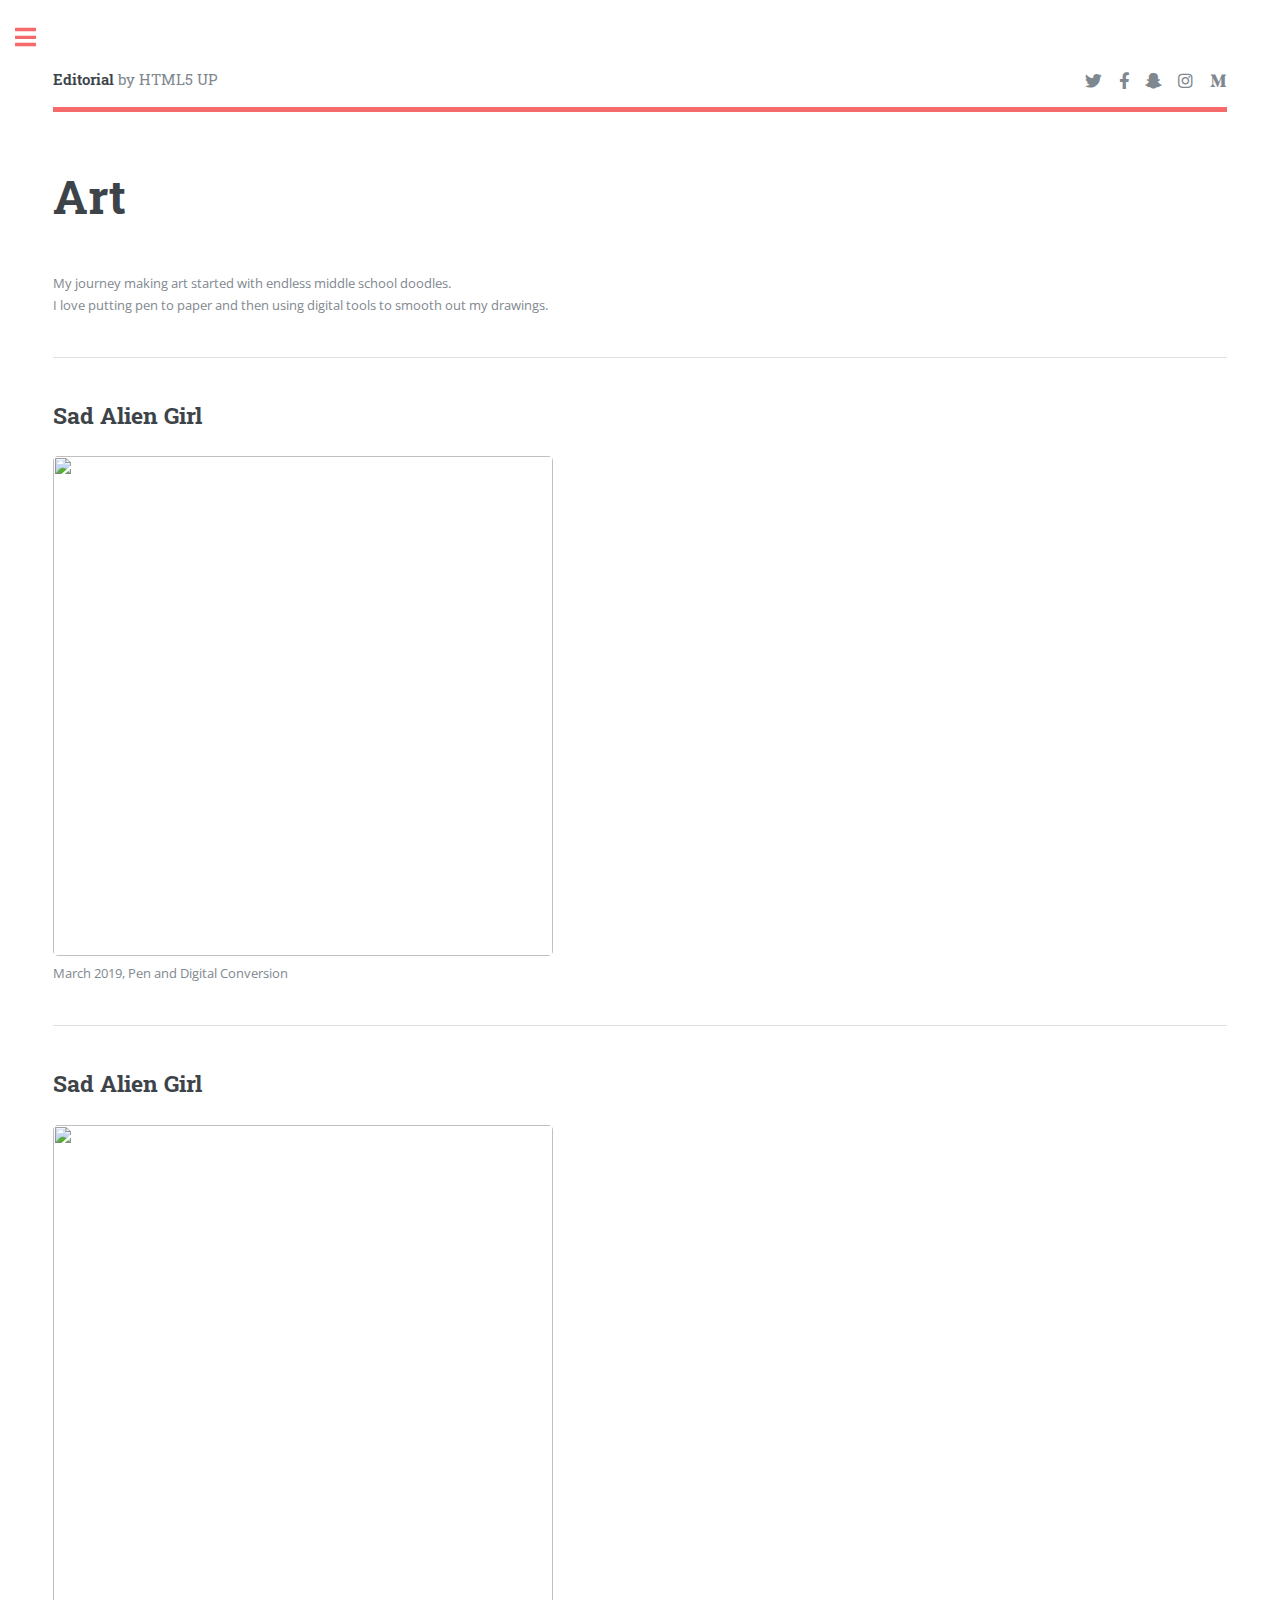
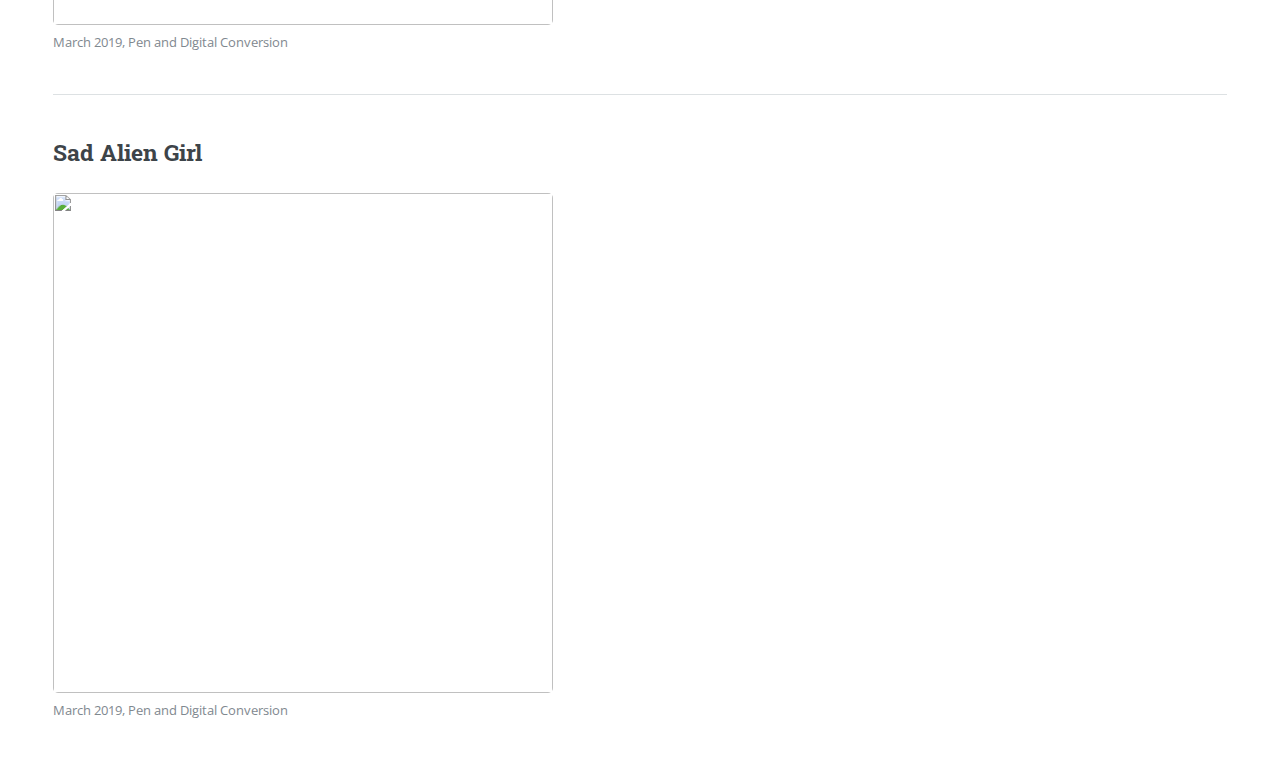
==== art.html @ 7f65d842 "links reset" ====
<!DOCTYPE HTML>
<!--
	Editorial by HTML5 UP
	html5up.net | @ajlkn
	Free for personal and commercial use under the CCA 3.0 license (html5up.net/license)
-->
<html>
	<head>
		<title>Generic - Editorial by HTML5 UP</title>
		<meta charset="utf-8" />
		<meta name="viewport" content="width=device-width, initial-scale=1, user-scalable=no" />
		<link rel="stylesheet" href="assets/css/main.css" />
	</head>
	<body class="is-preload">

		<!-- Wrapper -->
			<div id="wrapper">

				<!-- Main -->
					<div id="main">
						<div class="inner">

							<!-- Header -->
								<header id="header">
									<a href="index.html" class="logo"><strong>Editorial</strong> by HTML5 UP</a>
									<ul class="icons">
										<li><a href="#" class="icon brands fa-twitter"><span class="label">Twitter</span></a></li>
										<li><a href="#" class="icon brands fa-facebook-f"><span class="label">Facebook</span></a></li>
										<li><a href="#" class="icon brands fa-snapchat-ghost"><span class="label">Snapchat</span></a></li>
										<li><a href="#" class="icon brands fa-instagram"><span class="label">Instagram</span></a></li>
										<li><a href="#" class="icon brands fa-medium-m"><span class="label">Medium</span></a></li>
									</ul>
								</header>

							<!-- Content -->
								<section>
									<header class="main">
										<h1>Art</h1>
									</header>

									<p>My journey making art started with endless middle school doodles.<br/>I love putting pen to paper and then using digital tools to smooth out my drawings.</p>

									<hr class="major" />
									<h2>Sad Alien Girl</h2>
									<span class="image"><img id="artwork" src="images/sad_alien_girl.jpeg" alt="" /></span>
									<p>March 2019, Pen and Digital Conversion</p>

									<hr class="major" />
									<h2>Sad Alien Girl</h2>
									<span class="image"><img id="artwork" src="images/sad_alien_girl.jpeg" alt="" /></span>
									<p>March 2019, Pen and Digital Conversion</p>

									<hr class="major" />
									<h2>Sad Alien Girl</h2>
									<span class="image"><img id="artwork" src="images/sad_alien_girl.jpeg" alt="" /></span>
									<p>March 2019, Pen and Digital Conversion</p>

								</section>

						</div>
					</div>

				<!-- Sidebar -->
					<div id="sidebar">
						<div class="inner">

							<!-- Search -->
								<section id="search" class="alt">
									<form method="post" action="#">
										<input type="text" name="query" id="query" placeholder="Search" />
									</form>
								</section>

							<!-- Menu -->
								<nav id="menu">
									<header class="major">
										<h2>Menu</h2>
									</header>
									<ul>
										<li><a href="index.html">Homepage</a></li>
										<li><a href="generic.html">Generic</a></li>
										<li><a href="elements.html">Elements</a></li>
										<li>
											<span class="opener">Submenu</span>
											<ul>
												<li><a href="#">Lorem Dolor</a></li>
												<li><a href="#">Ipsum Adipiscing</a></li>
												<li><a href="#">Tempus Magna</a></li>
												<li><a href="#">Feugiat Veroeros</a></li>
											</ul>
										</li>
										<li><a href="#">Etiam Dolore</a></li>
										<li><a href="#">Adipiscing</a></li>
										<li>
											<span class="opener">Another Submenu</span>
											<ul>
												<li><a href="#">Lorem Dolor</a></li>
												<li><a href="#">Ipsum Adipiscing</a></li>
												<li><a href="#">Tempus Magna</a></li>
												<li><a href="#">Feugiat Veroeros</a></li>
											</ul>
										</li>
										<li><a href="#">Maximus Erat</a></li>
										<li><a href="#">Sapien Mauris</a></li>
										<li><a href="#">Amet Lacinia</a></li>
									</ul>
								</nav>

							<!-- Section -->
								<section>
									<header class="major">
										<h2>Ante interdum</h2>
									</header>
									<div class="mini-posts">
										<article>
											<a href="#" class="image"><img src="images/pic07.jpg" alt="" /></a>
											<p>Aenean ornare velit lacus, ac varius enim lorem ullamcorper dolore aliquam.</p>
										</article>
										<article>
											<a href="#" class="image"><img src="images/pic08.jpg" alt="" /></a>
											<p>Aenean ornare velit lacus, ac varius enim lorem ullamcorper dolore aliquam.</p>
										</article>
										<article>
											<a href="#" class="image"><img src="images/pic09.jpg" alt="" /></a>
											<p>Aenean ornare velit lacus, ac varius enim lorem ullamcorper dolore aliquam.</p>
										</article>
									</div>
									<ul class="actions">
										<li><a href="#" class="button">More</a></li>
									</ul>
								</section>

							<!-- Section -->
								<section>
									<header class="major">
										<h2>Get in touch</h2>
									</header>
									<p>Sed varius enim lorem ullamcorper dolore aliquam aenean ornare velit lacus, ac varius enim lorem ullamcorper dolore. Proin sed aliquam facilisis ante interdum. Sed nulla amet lorem feugiat tempus aliquam.</p>
									<ul class="contact">
										<li class="icon solid fa-envelope"><a href="#">information@untitled.tld</a></li>
										<li class="icon solid fa-phone">(000) 000-0000</li>
										<li class="icon solid fa-home">1234 Somewhere Road #8254<br />
										Nashville, TN 00000-0000</li>
									</ul>
								</section>

							<!-- Footer -->
								<footer id="footer">
									<p class="copyright">&copy; Untitled. All rights reserved. Demo Images: <a href="https://unsplash.com">Unsplash</a>. Design: <a href="https://html5up.net">HTML5 UP</a>.</p>
								</footer>

						</div>
					</div>

			</div>

		<!-- Scripts -->
			<script src="assets/js/jquery.min.js"></script>
			<script src="assets/js/browser.min.js"></script>
			<script src="assets/js/breakpoints.min.js"></script>
			<script src="assets/js/util.js"></script>
			<script src="assets/js/main.js"></script>

	</body>
</html>
---- assets/css/main.css ----
@import url(fontawesome-all.min.css);
@import url("https://fonts.googleapis.com/css?family=Open+Sans:400,600,400italic,600italic|Roboto+Slab:400,700");
/*
	Editorial by HTML5 UP
	html5up.net | @ajlkn
	Free for personal and commercial use under the CCA 3.0 license (html5up.net/license)
*/
html, body, div, span, applet, object,
iframe, h1, h2, h3, h4, h5, h6, p, blockquote,
pre, a, abbr, acronym, address, big, cite,
code, del, dfn, em, img, ins, kbd, q, s, samp,
small, strike, strong, sub, sup, tt, var, b,
u, i, center, dl, dt, dd, ol, ul, li, fieldset,
form, label, legend, table, caption, tbody,
tfoot, thead, tr, th, td, article, aside,
canvas, details, embed, figure, figcaption,
footer, header, hgroup, menu, nav, output, ruby,
section, summary, time, mark, audio, video {
  margin: 0;
  padding: 0;
  border: 0;
  font-size: 100%;
  font: inherit;
  vertical-align: baseline; }

article, aside, details, figcaption, figure,
footer, header, hgroup, menu, nav, section {
  display: block; }

body {
  line-height: 1; }

ol, ul {
  list-style: none; }

blockquote, q {
  quotes: none; }
  blockquote:before, blockquote:after, q:before, q:after {
    content: '';
    content: none; }

table {
  border-collapse: collapse;
  border-spacing: 0; }

body {
  -webkit-text-size-adjust: none; }

mark {
  background-color: transparent;
  color: inherit; }

input::-moz-focus-inner {
  border: 0;
  padding: 0; }

input, select, textarea {
  -moz-appearance: none;
  -webkit-appearance: none;
  -ms-appearance: none;
  appearance: none; }

/* Basic */
@-ms-viewport {
  width: device-width; }

body {
  -ms-overflow-style: scrollbar; }

@media screen and (max-width: 480px) {
  html, body {
    min-width: 320px; } }

html {
  box-sizing: border-box; }

*, *:before, *:after {
  box-sizing: inherit; }

body {
  background: #ffffff; }
  body.is-preload *, body.is-preload *:before, body.is-preload *:after, body.is-resizing *, body.is-resizing *:before, body.is-resizing *:after {
    -moz-animation: none !important;
    -webkit-animation: none !important;
    -ms-animation: none !important;
    animation: none !important;
    -moz-transition: none !important;
    -webkit-transition: none !important;
    -ms-transition: none !important;
    transition: none !important; }

/* Type */
body, input, select, textarea {
  color: #7f888f;
  font-family: "Open Sans", sans-serif;
  font-size: 13pt;
  font-weight: 400;
  line-height: 1.65; }
  @media screen and (max-width: 1680px) {
    body, input, select, textarea {
      font-size: 11pt; } }
  @media screen and (max-width: 1280px) {
    body, input, select, textarea {
      font-size: 10pt; } }
  @media screen and (max-width: 360px) {
    body, input, select, textarea {
      font-size: 9pt; } }

a {
  -moz-transition: color 0.2s ease-in-out, border-bottom-color 0.2s ease-in-out;
  -webkit-transition: color 0.2s ease-in-out, border-bottom-color 0.2s ease-in-out;
  -ms-transition: color 0.2s ease-in-out, border-bottom-color 0.2s ease-in-out;
  transition: color 0.2s ease-in-out, border-bottom-color 0.2s ease-in-out;
  border-bottom: dotted 1px;
  color: #f56a6a;
  text-decoration: none; }
  a:hover {
    border-bottom-color: #f56a6a;
    color: #f56a6a !important; }
    a:hover strong {
      color: inherit; }

strong, b {
  color: #3d4449;
  font-weight: 600; }

em, i {
  font-style: italic; }

p {
  margin: 0 0 2em 0; }

h1, h2, h3, h4, h5, h6 {
  color: #3d4449;
  font-family: "Roboto Slab", serif;
  font-weight: 700;
  line-height: 1.5;
  margin: 0 0 1em 0; }
  h1 a, h2 a, h3 a, h4 a, h5 a, h6 a {
    color: inherit;
    text-decoration: none;
    border-bottom: 0; }

h1 {
  font-size: 4em;
  margin: 0 0 0.5em 0;
  line-height: 1.3; }

h2 {
  font-size: 1.75em; }

h3 {
  font-size: 1.25em; }

h4 {
  font-size: 1.1em; }

h5 {
  font-size: 0.9em; }

h6 {
  font-size: 0.7em; }

@media screen and (max-width: 1680px) {
  h1 {
    font-size: 3.5em; } }

@media screen and (max-width: 980px) {
  h1 {
    font-size: 3.25em; } }

@media screen and (max-width: 736px) {
  h1 {
    font-size: 2em;
    line-height: 1.4; }
  h2 {
    font-size: 1.5em; } }

sub {
  font-size: 0.8em;
  position: relative;
  top: 0.5em; }

sup {
  font-size: 0.8em;
  position: relative;
  top: -0.5em; }

blockquote {
  border-left: solid 3px rgba(210, 215, 217, 0.75);
  font-style: italic;
  margin: 0 0 2em 0;
  padding: 0.5em 0 0.5em 2em; }

code {
  background: rgba(230, 235, 237, 0.25);
  border-radius: 0.375em;
  border: solid 1px rgba(210, 215, 217, 0.75);
  font-family: "Courier New", monospace;
  font-size: 0.9em;
  margin: 0 0.25em;
  padding: 0.25em 0.65em; }

pre {
  -webkit-overflow-scrolling: touch;
  font-family: "Courier New", monospace;
  font-size: 0.9em;
  margin: 0 0 2em 0; }
  pre code {
    display: block;
    line-height: 1.75;
    padding: 1em 1.5em;
    overflow-x: auto; }

hr {
  border: 0;
  border-bottom: solid 1px rgba(210, 215, 217, 0.75);
  margin: 2em 0; }
  hr.major {
    margin: 3em 0; }

.align-left {
  text-align: left; }

.align-center {
  text-align: center; }

.align-right {
  text-align: right; }

/* Row */
.row {
  display: flex;
  flex-wrap: wrap;
  box-sizing: border-box;
  align-items: stretch; }
  .row > * {
    box-sizing: border-box; }
  .row.gtr-uniform > * > :last-child {
    margin-bottom: 0; }
  .row.aln-left {
    justify-content: flex-start; }
  .row.aln-center {
    justify-content: center; }
  .row.aln-right {
    justify-content: flex-end; }
  .row.aln-top {
    align-items: flex-start; }
  .row.aln-middle {
    align-items: center; }
  .row.aln-bottom {
    align-items: flex-end; }
  .row > .imp {
    order: -1; }
  .row > .col-1 {
    width: 8.33333%; }
  .row > .off-1 {
    margin-left: 8.33333%; }
  .row > .col-2 {
    width: 16.66667%; }
  .row > .off-2 {
    margin-left: 16.66667%; }
  .row > .col-3 {
    width: 25%; }
  .row > .off-3 {
    margin-left: 25%; }
  .row > .col-4 {
    width: 33.33333%; }
  .row > .off-4 {
    margin-left: 33.33333%; }
  .row > .col-5 {
    width: 41.66667%; }
  .row > .off-5 {
    margin-left: 41.66667%; }
  .row > .col-6 {
    width: 50%; }
  .row > .off-6 {
    margin-left: 50%; }
  .row > .col-7 {
    width: 58.33333%; }
  .row > .off-7 {
    margin-left: 58.33333%; }
  .row > .col-8 {
    width: 66.66667%; }
  .row > .off-8 {
    margin-left: 66.66667%; }
  .row > .col-9 {
    width: 75%; }
  .row > .off-9 {
    margin-left: 75%; }
  .row > .col-10 {
    width: 83.33333%; }
  .row > .off-10 {
    margin-left: 83.33333%; }
  .row > .col-11 {
    width: 91.66667%; }
  .row > .off-11 {
    margin-left: 91.66667%; }
  .row > .col-12 {
    width: 100%; }
  .row > .off-12 {
    margin-left: 100%; }
  .row.gtr-0 {
    margin-top: 0;
    margin-left: 0em; }
    .row.gtr-0 > * {
      padding: 0 0 0 0em; }
    .row.gtr-0.gtr-uniform {
      margin-top: 0em; }
      .row.gtr-0.gtr-uniform > * {
        padding-top: 0em; }
  .row.gtr-25 {
    margin-top: 0;
    margin-left: -0.375em; }
    .row.gtr-25 > * {
      padding: 0 0 0 0.375em; }
    .row.gtr-25.gtr-uniform {
      margin-top: -0.375em; }
      .row.gtr-25.gtr-uniform > * {
        padding-top: 0.375em; }
  .row.gtr-50 {
    margin-top: 0;
    margin-left: -0.75em; }
    .row.gtr-50 > * {
      padding: 0 0 0 0.75em; }
    .row.gtr-50.gtr-uniform {
      margin-top: -0.75em; }
      .row.gtr-50.gtr-uniform > * {
        padding-top: 0.75em; }
  .row {
    margin-top: 0;
    margin-left: -1.5em; }
    .row > * {
      padding: 0 0 0 1.5em; }
    .row.gtr-uniform {
      margin-top: -1.5em; }
      .row.gtr-uniform > * {
        padding-top: 1.5em; }
  .row.gtr-150 {
    margin-top: 0;
    margin-left: -2.25em; }
    .row.gtr-150 > * {
      padding: 0 0 0 2.25em; }
    .row.gtr-150.gtr-uniform {
      margin-top: -2.25em; }
      .row.gtr-150.gtr-uniform > * {
        padding-top: 2.25em; }
  .row.gtr-200 {
    margin-top: 0;
    margin-left: -3em; }
    .row.gtr-200 > * {
      padding: 0 0 0 3em; }
    .row.gtr-200.gtr-uniform {
      margin-top: -3em; }
      .row.gtr-200.gtr-uniform > * {
        padding-top: 3em; }
  @media screen and (max-width: 1680px) {
    .row {
      display: flex;
      flex-wrap: wrap;
      box-sizing: border-box;
      align-items: stretch; }
      .row > * {
        box-sizing: border-box; }
      .row.gtr-uniform > * > :last-child {
        margin-bottom: 0; }
      .row.aln-left {
        justify-content: flex-start; }
      .row.aln-center {
        justify-content: center; }
      .row.aln-right {
        justify-content: flex-end; }
      .row.aln-top {
        align-items: flex-start; }
      .row.aln-middle {
        align-items: center; }
      .row.aln-bottom {
        align-items: flex-end; }
      .row > .imp-xlarge {
        order: -1; }
      .row > .col-1-xlarge {
        width: 8.33333%; }
      .row > .off-1-xlarge {
        margin-left: 8.33333%; }
      .row > .col-2-xlarge {
        width: 16.66667%; }
      .row > .off-2-xlarge {
        margin-left: 16.66667%; }
      .row > .col-3-xlarge {
        width: 25%; }
      .row > .off-3-xlarge {
        margin-left: 25%; }
      .row > .col-4-xlarge {
        width: 33.33333%; }
      .row > .off-4-xlarge {
        margin-left: 33.33333%; }
      .row > .col-5-xlarge {
        width: 41.66667%; }
      .row > .off-5-xlarge {
        margin-left: 41.66667%; }
      .row > .col-6-xlarge {
        width: 50%; }
      .row > .off-6-xlarge {
        margin-left: 50%; }
      .row > .col-7-xlarge {
        width: 58.33333%; }
      .row > .off-7-xlarge {
        margin-left: 58.33333%; }
      .row > .col-8-xlarge {
        width: 66.66667%; }
      .row > .off-8-xlarge {
        margin-left: 66.66667%; }
      .row > .col-9-xlarge {
        width: 75%; }
      .row > .off-9-xlarge {
        margin-left: 75%; }
      .row > .col-10-xlarge {
        width: 83.33333%; }
      .row > .off-10-xlarge {
        margin-left: 83.33333%; }
      .row > .col-11-xlarge {
        width: 91.66667%; }
      .row > .off-11-xlarge {
        margin-left: 91.66667%; }
      .row > .col-12-xlarge {
        width: 100%; }
      .row > .off-12-xlarge {
        margin-left: 100%; }
      .row.gtr-0 {
        margin-top: 0;
        margin-left: 0em; }
        .row.gtr-0 > * {
          padding: 0 0 0 0em; }
        .row.gtr-0.gtr-uniform {
          margin-top: 0em; }
          .row.gtr-0.gtr-uniform > * {
            padding-top: 0em; }
      .row.gtr-25 {
        margin-top: 0;
        margin-left: -0.375em; }
        .row.gtr-25 > * {
          padding: 0 0 0 0.375em; }
        .row.gtr-25.gtr-uniform {
          margin-top: -0.375em; }
          .row.gtr-25.gtr-uniform > * {
            padding-top: 0.375em; }
      .row.gtr-50 {
        margin-top: 0;
        margin-left: -0.75em; }
        .row.gtr-50 > * {
          padding: 0 0 0 0.75em; }
        .row.gtr-50.gtr-uniform {
          margin-top: -0.75em; }
          .row.gtr-50.gtr-uniform > * {
            padding-top: 0.75em; }
      .row {
        margin-top: 0;
        margin-left: -1.5em; }
        .row > * {
          padding: 0 0 0 1.5em; }
        .row.gtr-uniform {
          margin-top: -1.5em; }
          .row.gtr-uniform > * {
            padding-top: 1.5em; }
      .row.gtr-150 {
        margin-top: 0;
        margin-left: -2.25em; }
        .row.gtr-150 > * {
          padding: 0 0 0 2.25em; }
        .row.gtr-150.gtr-uniform {
          margin-top: -2.25em; }
          .row.gtr-150.gtr-uniform > * {
            padding-top: 2.25em; }
      .row.gtr-200 {
        margin-top: 0;
        margin-left: -3em; }
        .row.gtr-200 > * {
          padding: 0 0 0 3em; }
        .row.gtr-200.gtr-uniform {
          margin-top: -3em; }
          .row.gtr-200.gtr-uniform > * {
            padding-top: 3em; } }
  @media screen and (max-width: 1280px) {
    .row {
      display: flex;
      flex-wrap: wrap;
      box-sizing: border-box;
      align-items: stretch; }
      .row > * {
        box-sizing: border-box; }
      .row.gtr-uniform > * > :last-child {
        margin-bottom: 0; }
      .row.aln-left {
        justify-content: flex-start; }
      .row.aln-center {
        justify-content: center; }
      .row.aln-right {
        justify-content: flex-end; }
      .row.aln-top {
        align-items: flex-start; }
      .row.aln-middle {
        align-items: center; }
      .row.aln-bottom {
        align-items: flex-end; }
      .row > .imp-large {
        order: -1; }
      .row > .col-1-large {
        width: 8.33333%; }
      .row > .off-1-large {
        margin-left: 8.33333%; }
      .row > .col-2-large {
        width: 16.66667%; }
      .row > .off-2-large {
        margin-left: 16.66667%; }
      .row > .col-3-large {
        width: 25%; }
      .row > .off-3-large {
        margin-left: 25%; }
      .row > .col-4-large {
        width: 33.33333%; }
      .row > .off-4-large {
        margin-left: 33.33333%; }
      .row > .col-5-large {
        width: 41.66667%; }
      .row > .off-5-large {
        margin-left: 41.66667%; }
      .row > .col-6-large {
        width: 50%; }
      .row > .off-6-large {
        margin-left: 50%; }
      .row > .col-7-large {
        width: 58.33333%; }
      .row > .off-7-large {
        margin-left: 58.33333%; }
      .row > .col-8-large {
        width: 66.66667%; }
      .row > .off-8-large {
        margin-left: 66.66667%; }
      .row > .col-9-large {
        width: 75%; }
      .row > .off-9-large {
        margin-left: 75%; }
      .row > .col-10-large {
        width: 83.33333%; }
      .row > .off-10-large {
        margin-left: 83.33333%; }
      .row > .col-11-large {
        width: 91.66667%; }
      .row > .off-11-large {
        margin-left: 91.66667%; }
      .row > .col-12-large {
        width: 100%; }
      .row > .off-12-large {
        margin-left: 100%; }
      .row.gtr-0 {
        margin-top: 0;
        margin-left: 0em; }
        .row.gtr-0 > * {
          padding: 0 0 0 0em; }
        .row.gtr-0.gtr-uniform {
          margin-top: 0em; }
          .row.gtr-0.gtr-uniform > * {
            padding-top: 0em; }
      .row.gtr-25 {
        margin-top: 0;
        margin-left: -0.375em; }
        .row.gtr-25 > * {
          padding: 0 0 0 0.375em; }
        .row.gtr-25.gtr-uniform {
          margin-top: -0.375em; }
          .row.gtr-25.gtr-uniform > * {
            padding-top: 0.375em; }
      .row.gtr-50 {
        margin-top: 0;
        margin-left: -0.75em; }
        .row.gtr-50 > * {
          padding: 0 0 0 0.75em; }
        .row.gtr-50.gtr-uniform {
          margin-top: -0.75em; }
          .row.gtr-50.gtr-uniform > * {
            padding-top: 0.75em; }
      .row {
        margin-top: 0;
        margin-left: -1.5em; }
        .row > * {
          padding: 0 0 0 1.5em; }
        .row.gtr-uniform {
          margin-top: -1.5em; }
          .row.gtr-uniform > * {
            padding-top: 1.5em; }
      .row.gtr-150 {
        margin-top: 0;
        margin-left: -2.25em; }
        .row.gtr-150 > * {
          padding: 0 0 0 2.25em; }
        .row.gtr-150.gtr-uniform {
          margin-top: -2.25em; }
          .row.gtr-150.gtr-uniform > * {
            padding-top: 2.25em; }
      .row.gtr-200 {
        margin-top: 0;
        margin-left: -3em; }
        .row.gtr-200 > * {
          padding: 0 0 0 3em; }
        .row.gtr-200.gtr-uniform {
          margin-top: -3em; }
          .row.gtr-200.gtr-uniform > * {
            padding-top: 3em; } }
  @media screen and (max-width: 980px) {
    .row {
      display: flex;
      flex-wrap: wrap;
      box-sizing: border-box;
      align-items: stretch; }
      .row > * {
        box-sizing: border-box; }
      .row.gtr-uniform > * > :last-child {
        margin-bottom: 0; }
      .row.aln-left {
        justify-content: flex-start; }
      .row.aln-center {
        justify-content: center; }
      .row.aln-right {
        justify-content: flex-end; }
      .row.aln-top {
        align-items: flex-start; }
      .row.aln-middle {
        align-items: center; }
      .row.aln-bottom {
        align-items: flex-end; }
      .row > .imp-medium {
        order: -1; }
      .row > .col-1-medium {
        width: 8.33333%; }
      .row > .off-1-medium {
        margin-left: 8.33333%; }
      .row > .col-2-medium {
        width: 16.66667%; }
      .row > .off-2-medium {
        margin-left: 16.66667%; }
      .row > .col-3-medium {
        width: 25%; }
      .row > .off-3-medium {
        margin-left: 25%; }
      .row > .col-4-medium {
        width: 33.33333%; }
      .row > .off-4-medium {
        margin-left: 33.33333%; }
      .row > .col-5-medium {
        width: 41.66667%; }
      .row > .off-5-medium {
        margin-left: 41.66667%; }
      .row > .col-6-medium {
        width: 50%; }
      .row > .off-6-medium {
        margin-left: 50%; }
      .row > .col-7-medium {
        width: 58.33333%; }
      .row > .off-7-medium {
        margin-left: 58.33333%; }
      .row > .col-8-medium {
        width: 66.66667%; }
      .row > .off-8-medium {
        margin-left: 66.66667%; }
      .row > .col-9-medium {
        width: 75%; }
      .row > .off-9-medium {
        margin-left: 75%; }
      .row > .col-10-medium {
        width: 83.33333%; }
      .row > .off-10-medium {
        margin-left: 83.33333%; }
      .row > .col-11-medium {
        width: 91.66667%; }
      .row > .off-11-medium {
        margin-left: 91.66667%; }
      .row > .col-12-medium {
        width: 100%; }
      .row > .off-12-medium {
        margin-left: 100%; }
      .row.gtr-0 {
        margin-top: 0;
        margin-left: 0em; }
        .row.gtr-0 > * {
          padding: 0 0 0 0em; }
        .row.gtr-0.gtr-uniform {
          margin-top: 0em; }
          .row.gtr-0.gtr-uniform > * {
            padding-top: 0em; }
      .row.gtr-25 {
        margin-top: 0;
        margin-left: -0.375em; }
        .row.gtr-25 > * {
          padding: 0 0 0 0.375em; }
        .row.gtr-25.gtr-uniform {
          margin-top: -0.375em; }
          .row.gtr-25.gtr-uniform > * {
            padding-top: 0.375em; }
      .row.gtr-50 {
        margin-top: 0;
        margin-left: -0.75em; }
        .row.gtr-50 > * {
          padding: 0 0 0 0.75em; }
        .row.gtr-50.gtr-uniform {
          margin-top: -0.75em; }
          .row.gtr-50.gtr-uniform > * {
            padding-top: 0.75em; }
      .row {
        margin-top: 0;
        margin-left: -1.5em; }
        .row > * {
          padding: 0 0 0 1.5em; }
        .row.gtr-uniform {
          margin-top: -1.5em; }
          .row.gtr-uniform > * {
            padding-top: 1.5em; }
      .row.gtr-150 {
        margin-top: 0;
        margin-left: -2.25em; }
        .row.gtr-150 > * {
          padding: 0 0 0 2.25em; }
        .row.gtr-150.gtr-uniform {
          margin-top: -2.25em; }
          .row.gtr-150.gtr-uniform > * {
            padding-top: 2.25em; }
      .row.gtr-200 {
        margin-top: 0;
        margin-left: -3em; }
        .row.gtr-200 > * {
          padding: 0 0 0 3em; }
        .row.gtr-200.gtr-uniform {
          margin-top: -3em; }
          .row.gtr-200.gtr-uniform > * {
            padding-top: 3em; } }
  @media screen and (max-width: 736px) {
    .row {
      display: flex;
      flex-wrap: wrap;
      box-sizing: border-box;
      align-items: stretch; }
      .row > * {
        box-sizing: border-box; }
      .row.gtr-uniform > * > :last-child {
        margin-bottom: 0; }
      .row.aln-left {
        justify-content: flex-start; }
      .row.aln-center {
        justify-content: center; }
      .row.aln-right {
        justify-content: flex-end; }
      .row.aln-top {
        align-items: flex-start; }
      .row.aln-middle {
        align-items: center; }
      .row.aln-bottom {
        align-items: flex-end; }
      .row > .imp-small {
        order: -1; }
      .row > .col-1-small {
        width: 8.33333%; }
      .row > .off-1-small {
        margin-left: 8.33333%; }
      .row > .col-2-small {
        width: 16.66667%; }
      .row > .off-2-small {
        margin-left: 16.66667%; }
      .row > .col-3-small {
        width: 25%; }
      .row > .off-3-small {
        margin-left: 25%; }
      .row > .col-4-small {
        width: 33.33333%; }
      .row > .off-4-small {
        margin-left: 33.33333%; }
      .row > .col-5-small {
        width: 41.66667%; }
      .row > .off-5-small {
        margin-left: 41.66667%; }
      .row > .col-6-small {
        width: 50%; }
      .row > .off-6-small {
        margin-left: 50%; }
      .row > .col-7-small {
        width: 58.33333%; }
      .row > .off-7-small {
        margin-left: 58.33333%; }
      .row > .col-8-small {
        width: 66.66667%; }
      .row > .off-8-small {
        margin-left: 66.66667%; }
      .row > .col-9-small {
        width: 75%; }
      .row > .off-9-small {
        margin-left: 75%; }
      .row > .col-10-small {
        width: 83.33333%; }
      .row > .off-10-small {
        margin-left: 83.33333%; }
      .row > .col-11-small {
        width: 91.66667%; }
      .row > .off-11-small {
        margin-left: 91.66667%; }
      .row > .col-12-small {
        width: 100%; }
      .row > .off-12-small {
        margin-left: 100%; }
      .row.gtr-0 {
        margin-top: 0;
        margin-left: 0em; }
        .row.gtr-0 > * {
          padding: 0 0 0 0em; }
        .row.gtr-0.gtr-uniform {
          margin-top: 0em; }
          .row.gtr-0.gtr-uniform > * {
            padding-top: 0em; }
      .row.gtr-25 {
        margin-top: 0;
        margin-left: -0.375em; }
        .row.gtr-25 > * {
          padding: 0 0 0 0.375em; }
        .row.gtr-25.gtr-uniform {
          margin-top: -0.375em; }
          .row.gtr-25.gtr-uniform > * {
            padding-top: 0.375em; }
      .row.gtr-50 {
        margin-top: 0;
        margin-left: -0.75em; }
        .row.gtr-50 > * {
          padding: 0 0 0 0.75em; }
        .row.gtr-50.gtr-uniform {
          margin-top: -0.75em; }
          .row.gtr-50.gtr-uniform > * {
            padding-top: 0.75em; }
      .row {
        margin-top: 0;
        margin-left: -1.5em; }
        .row > * {
          padding: 0 0 0 1.5em; }
        .row.gtr-uniform {
          margin-top: -1.5em; }
          .row.gtr-uniform > * {
            padding-top: 1.5em; }
      .row.gtr-150 {
        margin-top: 0;
        margin-left: -2.25em; }
        .row.gtr-150 > * {
          padding: 0 0 0 2.25em; }
        .row.gtr-150.gtr-uniform {
          margin-top: -2.25em; }
          .row.gtr-150.gtr-uniform > * {
            padding-top: 2.25em; }
      .row.gtr-200 {
        margin-top: 0;
        margin-left: -3em; }
        .row.gtr-200 > * {
          padding: 0 0 0 3em; }
        .row.gtr-200.gtr-uniform {
          margin-top: -3em; }
          .row.gtr-200.gtr-uniform > * {
            padding-top: 3em; } }
  @media screen and (max-width: 480px) {
    .row {
      display: flex;
      flex-wrap: wrap;
      box-sizing: border-box;
      align-items: stretch; }
      .row > * {
        box-sizing: border-box; }
      .row.gtr-uniform > * > :last-child {
        margin-bottom: 0; }
      .row.aln-left {
        justify-content: flex-start; }
      .row.aln-center {
        justify-content: center; }
      .row.aln-right {
        justify-content: flex-end; }
      .row.aln-top {
        align-items: flex-start; }
      .row.aln-middle {
        align-items: center; }
      .row.aln-bottom {
        align-items: flex-end; }
      .row > .imp-xsmall {
        order: -1; }
      .row > .col-1-xsmall {
        width: 8.33333%; }
      .row > .off-1-xsmall {
        margin-left: 8.33333%; }
      .row > .col-2-xsmall {
        width: 16.66667%; }
      .row > .off-2-xsmall {
        margin-left: 16.66667%; }
      .row > .col-3-xsmall {
        width: 25%; }
      .row > .off-3-xsmall {
        margin-left: 25%; }
      .row > .col-4-xsmall {
        width: 33.33333%; }
      .row > .off-4-xsmall {
        margin-left: 33.33333%; }
      .row > .col-5-xsmall {
        width: 41.66667%; }
      .row > .off-5-xsmall {
        margin-left: 41.66667%; }
      .row > .col-6-xsmall {
        width: 50%; }
      .row > .off-6-xsmall {
        margin-left: 50%; }
      .row > .col-7-xsmall {
        width: 58.33333%; }
      .row > .off-7-xsmall {
        margin-left: 58.33333%; }
      .row > .col-8-xsmall {
        width: 66.66667%; }
      .row > .off-8-xsmall {
        margin-left: 66.66667%; }
      .row > .col-9-xsmall {
        width: 75%; }
      .row > .off-9-xsmall {
        margin-left: 75%; }
      .row > .col-10-xsmall {
        width: 83.33333%; }
      .row > .off-10-xsmall {
        margin-left: 83.33333%; }
      .row > .col-11-xsmall {
        width: 91.66667%; }
      .row > .off-11-xsmall {
        margin-left: 91.66667%; }
      .row > .col-12-xsmall {
        width: 100%; }
      .row > .off-12-xsmall {
        margin-left: 100%; }
      .row.gtr-0 {
        margin-top: 0;
        margin-left: 0em; }
        .row.gtr-0 > * {
          padding: 0 0 0 0em; }
        .row.gtr-0.gtr-uniform {
          margin-top: 0em; }
          .row.gtr-0.gtr-uniform > * {
            padding-top: 0em; }
      .row.gtr-25 {
        margin-top: 0;
        margin-left: -0.375em; }
        .row.gtr-25 > * {
          padding: 0 0 0 0.375em; }
        .row.gtr-25.gtr-uniform {
          margin-top: -0.375em; }
          .row.gtr-25.gtr-uniform > * {
            padding-top: 0.375em; }
      .row.gtr-50 {
        margin-top: 0;
        margin-left: -0.75em; }
        .row.gtr-50 > * {
          padding: 0 0 0 0.75em; }
        .row.gtr-50.gtr-uniform {
          margin-top: -0.75em; }
          .row.gtr-50.gtr-uniform > * {
            padding-top: 0.75em; }
      .row {
        margin-top: 0;
        margin-left: -1.5em; }
        .row > * {
          padding: 0 0 0 1.5em; }
        .row.gtr-uniform {
          margin-top: -1.5em; }
          .row.gtr-uniform > * {
            padding-top: 1.5em; }
      .row.gtr-150 {
        margin-top: 0;
        margin-left: -2.25em; }
        .row.gtr-150 > * {
          padding: 0 0 0 2.25em; }
        .row.gtr-150.gtr-uniform {
          margin-top: -2.25em; }
          .row.gtr-150.gtr-uniform > * {
            padding-top: 2.25em; }
      .row.gtr-200 {
        margin-top: 0;
        margin-left: -3em; }
        .row.gtr-200 > * {
          padding: 0 0 0 3em; }
        .row.gtr-200.gtr-uniform {
          margin-top: -3em; }
          .row.gtr-200.gtr-uniform > * {
            padding-top: 3em; } }

/* Section/Article */
section.special, article.special {
  text-align: center; }

header p {
  font-family: "Roboto Slab", serif;
  font-size: 1em;
  font-weight: 400;
  letter-spacing: 0.075em;
  margin-top: -0.5em;
  text-transform: uppercase; }

header.major > :last-child {
  border-bottom: solid 3px #f56a6a;
  display: inline-block;
  margin: 0 0 2em 0;
  padding: 0 0.75em 0.5em 0; }

header.main > :last-child {
  margin: 0 0 1em 0; }

/* Form */
form {
  margin: 0 0 2em 0; }

label {
  color: #3d4449;
  display: block;
  font-size: 0.9em;
  font-weight: 600;
  margin: 0 0 1em 0; }

input[type="text"],
input[type="password"],
input[type="email"],
input[type="tel"],
input[type="search"],
input[type="url"],
select,
textarea {
  -moz-appearance: none;
  -webkit-appearance: none;
  -ms-appearance: none;
  appearance: none;
  background: #ffffff;
  border-radius: 0.375em;
  border: none;
  border: solid 1px rgba(210, 215, 217, 0.75);
  color: inherit;
  display: block;
  outline: 0;
  padding: 0 1em;
  text-decoration: none;
  width: 100%; }
  input[type="text"]:invalid,
  input[type="password"]:invalid,
  input[type="email"]:invalid,
  input[type="tel"]:invalid,
  input[type="search"]:invalid,
  input[type="url"]:invalid,
  select:invalid,
  textarea:invalid {
    box-shadow: none; }
  input[type="text"]:focus,
  input[type="password"]:focus,
  input[type="email"]:focus,
  input[type="tel"]:focus,
  input[type="search"]:focus,
  input[type="url"]:focus,
  select:focus,
  textarea:focus {
    border-color: #f56a6a;
    box-shadow: 0 0 0 1px #f56a6a; }

select {
  background-image: url("data:image/svg+xml;charset=utf8,%3Csvg xmlns='http://www.w3.org/2000/svg' width='40' height='40' preserveAspectRatio='none' viewBox='0 0 40 40'%3E%3Cpath d='M9.4,12.3l10.4,10.4l10.4-10.4c0.2-0.2,0.5-0.4,0.9-0.4c0.3,0,0.6,0.1,0.9,0.4l3.3,3.3c0.2,0.2,0.4,0.5,0.4,0.9 c0,0.4-0.1,0.6-0.4,0.9L20.7,31.9c-0.2,0.2-0.5,0.4-0.9,0.4c-0.3,0-0.6-0.1-0.9-0.4L4.3,17.3c-0.2-0.2-0.4-0.5-0.4-0.9 c0-0.4,0.1-0.6,0.4-0.9l3.3-3.3c0.2-0.2,0.5-0.4,0.9-0.4S9.1,12.1,9.4,12.3z' fill='rgba(210, 215, 217, 0.75)' /%3E%3C/svg%3E");
  background-size: 1.25em;
  background-repeat: no-repeat;
  background-position: calc(100% - 1em) center;
  height: 2.75em;
  padding-right: 2.75em;
  text-overflow: ellipsis; }
  select option {
    color: #3d4449;
    background: #ffffff; }
  select:focus::-ms-value {
    background-color: transparent; }
  select::-ms-expand {
    display: none; }

input[type="text"],
input[type="password"],
input[type="email"],
input[type="tel"],
input[type="search"],
input[type="url"],
select {
  height: 2.75em; }

textarea {
  padding: 0.75em 1em; }

input[type="checkbox"],
input[type="radio"] {
  -moz-appearance: none;
  -webkit-appearance: none;
  -ms-appearance: none;
  appearance: none;
  display: block;
  float: left;
  margin-right: -2em;
  opacity: 0;
  width: 1em;
  z-index: -1; }
  input[type="checkbox"] + label,
  input[type="radio"] + label {
    text-decoration: none;
    color: #7f888f;
    cursor: pointer;
    display: inline-block;
    font-size: 1em;
    font-weight: 400;
    padding-left: 2.4em;
    padding-right: 0.75em;
    position: relative; }
    input[type="checkbox"] + label:before,
    input[type="radio"] + label:before {
      -moz-osx-font-smoothing: grayscale;
      -webkit-font-smoothing: antialiased;
      display: inline-block;
      font-style: normal;
      font-variant: normal;
      text-rendering: auto;
      line-height: 1;
      text-transform: none !important;
      font-family: 'Font Awesome 5 Free';
      font-weight: 900; }
    input[type="checkbox"] + label:before,
    input[type="radio"] + label:before {
      background: #ffffff;
      border-radius: 0.375em;
      border: solid 1px rgba(210, 215, 217, 0.75);
      content: '';
      display: inline-block;
      font-size: 0.8em;
      height: 2.0625em;
      left: 0;
      line-height: 2.0625em;
      position: absolute;
      text-align: center;
      top: 0;
      width: 2.0625em; }
  input[type="checkbox"]:checked + label:before,
  input[type="radio"]:checked + label:before {
    background: #3d4449;
    border-color: #3d4449;
    color: #ffffff;
    content: '\f00c'; }
  input[type="checkbox"]:focus + label:before,
  input[type="radio"]:focus + label:before {
    border-color: #f56a6a;
    box-shadow: 0 0 0 1px #f56a6a; }

input[type="checkbox"] + label:before {
  border-radius: 0.375em; }

input[type="radio"] + label:before {
  border-radius: 100%; }

::-webkit-input-placeholder {
  color: #9fa3a6 !important;
  opacity: 1.0; }

:-moz-placeholder {
  color: #9fa3a6 !important;
  opacity: 1.0; }

::-moz-placeholder {
  color: #9fa3a6 !important;
  opacity: 1.0; }

:-ms-input-placeholder {
  color: #9fa3a6 !important;
  opacity: 1.0; }

/* Box */
.box {
  border-radius: 0.375em;
  border: solid 1px rgba(210, 215, 217, 0.75);
  margin-bottom: 2em;
  padding: 1.5em; }
  .box > :last-child,
  .box > :last-child > :last-child,
  .box > :last-child > :last-child > :last-child {
    margin-bottom: 0; }
  .box.alt {
    border: 0;
    border-radius: 0;
    padding: 0; }

/* Icon */
.icon {
  text-decoration: none;
  border-bottom: none;
  position: relative; }
  .icon:before {
    -moz-osx-font-smoothing: grayscale;
    -webkit-font-smoothing: antialiased;
    display: inline-block;
    font-style: normal;
    font-variant: normal;
    text-rendering: auto;
    line-height: 1;
    text-transform: none !important;
    font-family: 'Font Awesome 5 Free';
    font-weight: 400; }
  .icon > .label {
    display: none; }
  .icon:before {
    line-height: inherit; }
  .icon.solid:before {
    font-weight: 900; }
  .icon.brands:before {
    font-family: 'Font Awesome 5 Brands'; }

/* Image */
.image {
  border-radius: 0.375em;
  border: 0;
  display: inline-block;
  position: relative; }
  .image img {
    border-radius: 0.375em;
    display: block; }
  .image.left, .image.right {
    max-width: 40%; }
    .image.left img, .image.right img {
      width: 100%; }
  .image.left {
    float: left;
    padding: 0 1.5em 1em 0;
    top: 0.25em; }
  .image.right {
    float: right;
    padding: 0 0 1em 1.5em;
    top: 0.25em; }
  .image.fit {
    display: block;
    margin: 0 0 2em 0;
    width: 100%; }
    .image.fit img {
      width: 100%; }
  .image.main {
    display: block;
    margin: 0 0 3em 0;
    width: 100%; }
    .image.main img {
      width: 100%; }

a.image {
  overflow: hidden; }
  a.image img {
    -moz-transition: -moz-transform 0.2s ease;
    -webkit-transition: -webkit-transform 0.2s ease;
    -ms-transition: -ms-transform 0.2s ease;
    transition: transform 0.2s ease; }
  a.image:hover img {
    -moz-transform: scale(1.075);
    -webkit-transform: scale(1.075);
    -ms-transform: scale(1.075);
    transform: scale(1.075); }



#artwork {
  height: 500px;
  width: 500px;
  object-fit: cover;
}


/* List */
ol {
  list-style: decimal;
  margin: 0 0 2em 0;
  padding-left: 1.25em; }
  ol li {
    padding-left: 0.25em; }

ul {
  list-style: disc;
  margin: 0 0 2em 0;
  padding-left: 1em; }
  ul li {
    padding-left: 0.5em; }
  ul.alt {
    list-style: none;
    padding-left: 0; }
    ul.alt li {
      border-top: solid 1px rgba(210, 215, 217, 0.75);
      padding: 0.5em 0; }
      ul.alt li:first-child {
        border-top: 0;
        padding-top: 0; }

dl {
  margin: 0 0 2em 0; }
  dl dt {
    display: block;
    font-weight: 600;
    margin: 0 0 1em 0; }
  dl dd {
    margin-left: 2em; }

/* Actions */
ul.actions {
  display: -moz-flex;
  display: -webkit-flex;
  display: -ms-flex;
  display: flex;
  cursor: default;
  list-style: none;
  margin-left: -1em;
  padding-left: 0; }
  ul.actions li {
    padding: 0 0 0 1em;
    vertical-align: middle; }
  ul.actions.special {
    -moz-justify-content: center;
    -webkit-justify-content: center;
    -ms-justify-content: center;
    justify-content: center;
    width: 100%;
    margin-left: 0; }
    ul.actions.special li:first-child {
      padding-left: 0; }
  ul.actions.stacked {
    -moz-flex-direction: column;
    -webkit-flex-direction: column;
    -ms-flex-direction: column;
    flex-direction: column;
    margin-left: 0; }
    ul.actions.stacked li {
      padding: 1.3em 0 0 0; }
      ul.actions.stacked li:first-child {
        padding-top: 0; }
  ul.actions.fit {
    width: calc(100% + 1em); }
    ul.actions.fit li {
      -moz-flex-grow: 1;
      -webkit-flex-grow: 1;
      -ms-flex-grow: 1;
      flex-grow: 1;
      -moz-flex-shrink: 1;
      -webkit-flex-shrink: 1;
      -ms-flex-shrink: 1;
      flex-shrink: 1;
      width: 100%; }
      ul.actions.fit li > * {
        width: 100%; }
    ul.actions.fit.stacked {
      width: 100%; }

/* Icons */
ul.icons {
  cursor: default;
  list-style: none;
  padding-left: 0; }
  ul.icons li {
    display: inline-block;
    padding: 0 1em 0 0; }
    ul.icons li:last-child {
      padding-right: 0; }
    ul.icons li .icon {
      color: inherit; }
      ul.icons li .icon:before {
        font-size: 1.25em; }

/* Contact */
ul.contact {
  list-style: none;
  padding: 0; }
  ul.contact li {
    text-decoration: none;
    border-top: solid 1px rgba(210, 215, 217, 0.75);
    margin: 1.5em 0 0 0;
    padding: 1.5em 0 0 3em;
    position: relative; }
    ul.contact li:before {
      -moz-osx-font-smoothing: grayscale;
      -webkit-font-smoothing: antialiased;
      display: inline-block;
      font-style: normal;
      font-variant: normal;
      text-rendering: auto;
      line-height: 1;
      text-transform: none !important;
      font-family: 'Font Awesome 5 Free';
      font-weight: 400; }
    ul.contact li:before {
      color: #f56a6a;
      display: inline-block;
      font-size: 1.5em;
      height: 1.125em;
      left: 0;
      line-height: 1.125em;
      position: absolute;
      text-align: center;
      top: 1em;
      width: 1.5em; }
    ul.contact li:first-child {
      border-top: 0;
      margin-top: 0;
      padding-top: 0; }
      ul.contact li:first-child:before {
        top: 0; }
    ul.contact li a {
      color: inherit; }

/* Pagination */
ul.pagination {
  cursor: default;
  list-style: none;
  padding-left: 0; }
  ul.pagination li {
    display: inline-block;
    padding-left: 0;
    vertical-align: middle; }
    ul.pagination li > .page {
      -moz-transition: background-color 0.2s ease-in-out, color 0.2s ease-in-out;
      -webkit-transition: background-color 0.2s ease-in-out, color 0.2s ease-in-out;
      -ms-transition: background-color 0.2s ease-in-out, color 0.2s ease-in-out;
      transition: background-color 0.2s ease-in-out, color 0.2s ease-in-out;
      border-bottom: 0;
      border-radius: 0.375em;
      display: inline-block;
      font-size: 0.8em;
      font-weight: 600;
      height: 2em;
      line-height: 2em;
      margin: 0 0.125em;
      min-width: 2em;
      padding: 0 0.5em;
      text-align: center; }
      ul.pagination li > .page.active {
        background-color: #f56a6a;
        color: #ffffff !important; }
        ul.pagination li > .page.active:hover {
          background-color: #f67878; }
        ul.pagination li > .page.active:active {
          background-color: #f45c5c; }
    ul.pagination li:first-child {
      padding-right: 0.75em; }
    ul.pagination li:last-child {
      padding-left: 0.75em; }
  @media screen and (max-width: 480px) {
    ul.pagination li:nth-child(n+2):nth-last-child(n+2) {
      display: none; }
    ul.pagination li:first-child {
      padding-right: 0; } }

/* Table */
.table-wrapper {
  -webkit-overflow-scrolling: touch;
  overflow-x: auto; }

table {
  margin: 0 0 2em 0;
  width: 100%; }
  table tbody tr {
    border: solid 1px rgba(210, 215, 217, 0.75);
    border-left: 0;
    border-right: 0; }
    table tbody tr:nth-child(2n + 1) {
      background-color: rgba(230, 235, 237, 0.25); }
  table td {
    padding: 0.75em 0.75em; }
  table th {
    color: #3d4449;
    font-size: 0.9em;
    font-weight: 600;
    padding: 0 0.75em 0.75em 0.75em;
    text-align: left; }
  table thead {
    border-bottom: solid 2px rgba(210, 215, 217, 0.75); }
  table tfoot {
    border-top: solid 2px rgba(210, 215, 217, 0.75); }
  table.alt {
    border-collapse: separate; }
    table.alt tbody tr td {
      border: solid 1px rgba(210, 215, 217, 0.75);
      border-left-width: 0;
      border-top-width: 0; }
      table.alt tbody tr td:first-child {
        border-left-width: 1px; }
    table.alt tbody tr:first-child td {
      border-top-width: 1px; }
    table.alt thead {
      border-bottom: 0; }
    table.alt tfoot {
      border-top: 0; }

/* Button */
input[type="submit"],
input[type="reset"],
input[type="button"],
button,
.button {
  -moz-appearance: none;
  -webkit-appearance: none;
  -ms-appearance: none;
  appearance: none;
  -moz-transition: background-color 0.2s ease-in-out, color 0.2s ease-in-out;
  -webkit-transition: background-color 0.2s ease-in-out, color 0.2s ease-in-out;
  -ms-transition: background-color 0.2s ease-in-out, color 0.2s ease-in-out;
  transition: background-color 0.2s ease-in-out, color 0.2s ease-in-out;
  background-color: transparent;
  border-radius: 0.375em;
  border: 0;
  box-shadow: inset 0 0 0 2px #f56a6a;
  color: #f56a6a !important;
  cursor: pointer;
  display: inline-block;
  font-family: "Roboto Slab", serif;
  font-size: 0.8em;
  font-weight: 700;
  height: 3.5em;
  letter-spacing: 0.075em;
  line-height: 3.5em;
  padding: 0 2.25em;
  text-align: center;
  text-decoration: none;
  text-transform: uppercase;
  white-space: nowrap; }
  input[type="submit"]:hover,
  input[type="reset"]:hover,
  input[type="button"]:hover,
  button:hover,
  .button:hover {
    background-color: rgba(245, 106, 106, 0.05); }
  input[type="submit"]:active,
  input[type="reset"]:active,
  input[type="button"]:active,
  button:active,
  .button:active {
    background-color: rgba(245, 106, 106, 0.15); }
  input[type="submit"].icon:before,
  input[type="reset"].icon:before,
  input[type="button"].icon:before,
  button.icon:before,
  .button.icon:before {
    margin-right: 0.5em; }
  input[type="submit"].fit,
  input[type="reset"].fit,
  input[type="button"].fit,
  button.fit,
  .button.fit {
    width: 100%; }
  input[type="submit"].small,
  input[type="reset"].small,
  input[type="button"].small,
  button.small,
  .button.small {
    font-size: 0.6em; }
  input[type="submit"].large,
  input[type="reset"].large,
  input[type="button"].large,
  button.large,
  .button.large {
    font-size: 1em;
    height: 3.65em;
    line-height: 3.65em; }
  input[type="submit"].primary,
  input[type="reset"].primary,
  input[type="button"].primary,
  button.primary,
  .button.primary {
    background-color: #f56a6a;
    box-shadow: none;
    color: #ffffff !important; }
    input[type="submit"].primary:hover,
    input[type="reset"].primary:hover,
    input[type="button"].primary:hover,
    button.primary:hover,
    .button.primary:hover {
      background-color: #f67878; }
    input[type="submit"].primary:active,
    input[type="reset"].primary:active,
    input[type="button"].primary:active,
    button.primary:active,
    .button.primary:active {
      background-color: #f45c5c; }
  input[type="submit"].disabled, input[type="submit"]:disabled,
  input[type="reset"].disabled,
  input[type="reset"]:disabled,
  input[type="button"].disabled,
  input[type="button"]:disabled,
  button.disabled,
  button:disabled,
  .button.disabled,
  .button:disabled {
    pointer-events: none;
    opacity: 0.25; }

/* Mini Posts */
.mini-posts article {
  border-top: solid 1px rgba(210, 215, 217, 0.75);
  margin-top: 2em;
  padding-top: 2em; }
  .mini-posts article .image {
    display: block;
    margin: 0 0 1.5em 0; }
    .mini-posts article .image img {
      display: block;
      width: 100%; }
  .mini-posts article:first-child {
    border-top: 0;
    margin-top: 0;
    padding-top: 0; }

/* Features */
.features {
  display: -moz-flex;
  display: -webkit-flex;
  display: -ms-flex;
  display: flex;
  -moz-flex-wrap: wrap;
  -webkit-flex-wrap: wrap;
  -ms-flex-wrap: wrap;
  flex-wrap: wrap;
  margin: 0 0 2em -3em;
  width: calc(100% + 3em); }
  .features article {
    -moz-align-items: center;
    -webkit-align-items: center;
    -ms-align-items: center;
    align-items: center;
    display: -moz-flex;
    display: -webkit-flex;
    display: -ms-flex;
    display: flex;
    margin: 0 0 3em 3em;
    position: relative;
    width: calc(50% - 3em); }
    .features article:nth-child(2n - 1) {
      margin-right: 1.5em; }
    .features article:nth-child(2n) {
      margin-left: 1.5em; }
    .features article:nth-last-child(1), .features article:nth-last-child(2) {
      margin-bottom: 0; }
    .features article .icon {
      -moz-flex-grow: 0;
      -webkit-flex-grow: 0;
      -ms-flex-grow: 0;
      flex-grow: 0;
      -moz-flex-shrink: 0;
      -webkit-flex-shrink: 0;
      -ms-flex-shrink: 0;
      flex-shrink: 0;
      display: block;
      height: 10em;
      line-height: 10em;
      margin: 0 2em 0 0;
      text-align: center;
      width: 10em; }
      .features article .icon:before {
        color: #f56a6a;
        font-size: 2.75rem;
        position: relative;
        top: 0.05em; }
      .features article .icon:after {
        -moz-transform: rotate(45deg);
        -webkit-transform: rotate(45deg);
        -ms-transform: rotate(45deg);
        transform: rotate(45deg);
        border-radius: 0.25rem;
        border: solid 2px rgba(210, 215, 217, 0.75);
        content: '';
        display: block;
        height: 7em;
        left: 50%;
        margin: -3.5em 0 0 -3.5em;
        position: absolute;
        top: 50%;
        width: 7em; }
    .features article .content {
      -moz-flex-grow: 1;
      -webkit-flex-grow: 1;
      -ms-flex-grow: 1;
      flex-grow: 1;
      -moz-flex-shrink: 1;
      -webkit-flex-shrink: 1;
      -ms-flex-shrink: 1;
      flex-shrink: 1;
      width: 100%; }
      .features article .content > :last-child {
        margin-bottom: 0; }
  @media screen and (max-width: 980px) {
    .features {
      margin: 0 0 2em 0;
      width: 100%; }
      .features article {
        margin: 0 0 3em 0;
        width: 100%; }
        .features article:nth-child(2n - 1) {
          margin-right: 0; }
        .features article:nth-child(2n) {
          margin-left: 0; }
        .features article:nth-last-child(1), .features article:nth-last-child(2) {
          margin-bottom: 3em; }
        .features article:last-child {
          margin-bottom: 0; }
        .features article .icon {
          height: 8em;
          line-height: 8em;
          width: 8em; }
          .features article .icon:before {
            font-size: 2.25rem; }
          .features article .icon:after {
            height: 6em;
            margin: -3em 0 0 -3em;
            width: 6em; } }
  @media screen and (max-width: 480px) {
    .features article {
      -moz-flex-direction: column;
      -webkit-flex-direction: column;
      -ms-flex-direction: column;
      flex-direction: column;
      -moz-align-items: -moz-flex-start;
      -webkit-align-items: -webkit-flex-start;
      -ms-align-items: -ms-flex-start;
      align-items: flex-start; }
      .features article .icon {
        height: 6em;
        line-height: 6em;
        margin: 0 0 1.5em 0;
        width: 6em; }
        .features article .icon:before {
          font-size: 1.5rem; }
        .features article .icon:after {
          height: 4em;
          margin: -2em 0 0 -2em;
          width: 4em; } }
  @media screen and (max-width: 480px) {
    .features article .icon:before {
      font-size: 1.25rem; } }

/* Posts */
.posts {
  display: -moz-flex;
  display: -webkit-flex;
  display: -ms-flex;
  display: flex;
  -moz-flex-wrap: wrap;
  -webkit-flex-wrap: wrap;
  -ms-flex-wrap: wrap;
  flex-wrap: wrap;
  margin: 0 0 2em -6em;
  width: calc(100% + 6em); }
  .posts article {
    -moz-flex-grow: 0;
    -webkit-flex-grow: 0;
    -ms-flex-grow: 0;
    flex-grow: 0;
    -moz-flex-shrink: 1;
    -webkit-flex-shrink: 1;
    -ms-flex-shrink: 1;
    flex-shrink: 1;
    margin: 0 0 6em 6em;
    position: relative;
    width: calc(33.33333% - 6em); }
    .posts article:before {
      background: rgba(210, 215, 217, 0.75);
      content: '';
      display: block;
      height: calc(100% + 6em);
      left: -3em;
      position: absolute;
      top: 0;
      width: 1px; }
    .posts article:after {
      background: rgba(210, 215, 217, 0.75);
      bottom: -3em;
      content: '';
      display: block;
      height: 1px;
      position: absolute;
      right: 0;
      width: calc(100% + 6em); }
    .posts article > :last-child {
      margin-bottom: 0; }
    .posts article .image {
      display: block;
      margin: 0 0 2em 0; }
      .posts article .image img {
        display: block;
        width: 100%; }
  @media screen and (min-width: 1681px) {
    .posts article:nth-child(3n + 1):before {
      display: none; }
    .posts article:nth-child(3n + 1):after {
      width: 100%; }
    .posts article:nth-last-child(1), .posts article:nth-last-child(2), .posts article:nth-last-child(3) {
      margin-bottom: 0; }
      .posts article:nth-last-child(1):before, .posts article:nth-last-child(2):before, .posts article:nth-last-child(3):before {
        height: 100%; }
      .posts article:nth-last-child(1):after, .posts article:nth-last-child(2):after, .posts article:nth-last-child(3):after {
        display: none; } }
  @media screen and (max-width: 1680px) {
    .posts article {
      width: calc(50% - 6em); }
      .posts article:nth-last-child(3) {
        margin-bottom: 6em; } }
  @media screen and (min-width: 481px) and (max-width: 1680px) {
    .posts article:nth-child(2n + 1):before {
      display: none; }
    .posts article:nth-child(2n + 1):after {
      width: 100%; }
    .posts article:nth-last-child(1), .posts article:nth-last-child(2) {
      margin-bottom: 0; }
      .posts article:nth-last-child(1):before, .posts article:nth-last-child(2):before {
        height: 100%; }
      .posts article:nth-last-child(1):after, .posts article:nth-last-child(2):after {
        display: none; } }
  @media screen and (max-width: 736px) {
    .posts {
      margin: 0 0 2em -4.5em;
      width: calc(100% + 4.5em); }
      .posts article {
        margin: 0 0 4.5em 4.5em;
        width: calc(50% - 4.5em); }
        .posts article:before {
          height: calc(100% + 4.5em);
          left: -2.25em; }
        .posts article:after {
          bottom: -2.25em;
          width: calc(100% + 4.5em); }
        .posts article:nth-last-child(3) {
          margin-bottom: 4.5em; } }
  @media screen and (max-width: 480px) {
    .posts {
      margin: 0 0 2em 0;
      width: 100%; }
      .posts article {
        margin: 0 0 4.5em 0;
        width: 100%; }
        .posts article:before {
          display: none; }
        .posts article:after {
          width: 100%; }
        .posts article:last-child {
          margin-bottom: 0; }
          .posts article:last-child:after {
            display: none; } }

/* Wrapper */
#wrapper {
  display: -moz-flex;
  display: -webkit-flex;
  display: -ms-flex;
  display: flex;
  -moz-flex-direction: row-reverse;
  -webkit-flex-direction: row-reverse;
  -ms-flex-direction: row-reverse;
  flex-direction: row-reverse;
  min-height: 100vh; }

/* Main */
#main {
  -moz-flex-grow: 1;
  -webkit-flex-grow: 1;
  -ms-flex-grow: 1;
  flex-grow: 1;
  -moz-flex-shrink: 1;
  -webkit-flex-shrink: 1;
  -ms-flex-shrink: 1;
  flex-shrink: 1;
  width: 100%; }
  #main > .inner {
    padding: 0 6em 0.1em 6em ;
    margin: 0 auto;
    max-width: 110em; }
    #main > .inner > section {
      padding: 6em 0 4em 0 ;
      border-top: solid 2px rgba(210, 215, 217, 0.75); }
      #main > .inner > section:first-of-type {
        border-top: 0 !important; }
  @media screen and (max-width: 1680px) {
    #main > .inner {
      padding: 0 5em 0.1em 5em ; }
      #main > .inner > section {
        padding: 5em 0 3em 0 ; } }
  @media screen and (max-width: 1280px) {
    #main > .inner {
      padding: 0 4em 0.1em 4em ; }
      #main > .inner > section {
        padding: 4em 0 2em 0 ; } }
  @media screen and (max-width: 736px) {
    #main > .inner {
      padding: 0 2em 0.1em 2em ; }
      #main > .inner > section {
        padding: 3em 0 1em 0 ; } }

/* Sidebar */
#search form {
  text-decoration: none;
  position: relative; }
  #search form:before {
    -moz-osx-font-smoothing: grayscale;
    -webkit-font-smoothing: antialiased;
    display: inline-block;
    font-style: normal;
    font-variant: normal;
    text-rendering: auto;
    line-height: 1;
    text-transform: none !important;
    font-family: 'Font Awesome 5 Free';
    font-weight: 900; }
  #search form:before {
    -moz-transform: scaleX(-1);
    -webkit-transform: scaleX(-1);
    -ms-transform: scaleX(-1);
    transform: scaleX(-1);
    color: #7f888f;
    content: '\f002';
    cursor: default;
    display: block;
    font-size: 1.5em;
    height: 2em;
    line-height: 2em;
    opacity: 0.325;
    position: absolute;
    right: 0;
    text-align: center;
    top: 0;
    width: 2em; }
  #search form input[type="text"] {
    padding-right: 2.75em; }

#sidebar {
  -moz-flex-grow: 0;
  -webkit-flex-grow: 0;
  -ms-flex-grow: 0;
  flex-grow: 0;
  -moz-flex-shrink: 0;
  -webkit-flex-shrink: 0;
  -ms-flex-shrink: 0;
  flex-shrink: 0;
  -moz-transition: margin-left 0.5s ease, box-shadow 0.5s ease;
  -webkit-transition: margin-left 0.5s ease, box-shadow 0.5s ease;
  -ms-transition: margin-left 0.5s ease, box-shadow 0.5s ease;
  transition: margin-left 0.5s ease, box-shadow 0.5s ease;
  background-color: #f5f6f7;
  font-size: 0.9em;
  position: relative;
  width: 26em; }
  #sidebar h2 {
    font-size: 1.38889em; }
  #sidebar > .inner {
    padding: 2.22222em 2.22222em 2.44444em 2.22222em ;
    position: relative;
    width: 26em; }
    #sidebar > .inner > * {
      border-bottom: solid 2px rgba(210, 215, 217, 0.75);
      margin: 0 0 3.5em 0;
      padding: 0 0 3.5em 0; }
      #sidebar > .inner > * > :last-child {
        margin-bottom: 0; }
      #sidebar > .inner > *:last-child {
        border-bottom: 0;
        margin-bottom: 0;
        padding-bottom: 0; }
    #sidebar > .inner > .alt {
      background-color: #eff1f2;
      border-bottom: 0;
      margin: -2.22222em 0 4.44444em -2.22222em;
      padding: 2.22222em;
      width: calc(100% + 4.44444em); }
  #sidebar .toggle {
    text-decoration: none;
    -moz-transition: left 0.5s ease;
    -webkit-transition: left 0.5s ease;
    -ms-transition: left 0.5s ease;
    transition: left 0.5s ease;
    -webkit-tap-highlight-color: rgba(255, 255, 255, 0);
    border: 0;
    display: block;
    height: 7.5em;
    left: 26em;
    line-height: 7.5em;
    outline: 0;
    overflow: hidden;
    position: absolute;
    text-align: center;
    text-indent: -15em;
    white-space: nowrap;
    top: 0;
    width: 6em;
    z-index: 10000; }
    #sidebar .toggle:before {
      -moz-osx-font-smoothing: grayscale;
      -webkit-font-smoothing: antialiased;
      display: inline-block;
      font-style: normal;
      font-variant: normal;
      text-rendering: auto;
      line-height: 1;
      text-transform: none !important;
      font-family: 'Font Awesome 5 Free';
      font-weight: 900; }
    #sidebar .toggle:before {
      content: '\f0c9';
      font-size: 2rem;
      height: inherit;
      left: 0;
      line-height: inherit;
      position: absolute;
      text-indent: 0;
      top: 0;
      width: inherit; }
  #sidebar.inactive {
    margin-left: -26em; }
  @media screen and (max-width: 1680px) {
    #sidebar {
      width: 24em; }
      #sidebar > .inner {
        padding: 1.66667em 1.66667em 1.33333em 1.66667em ;
        width: 24em; }
        #sidebar > .inner > .alt {
          margin: -1.66667em 0 3.33333em -1.66667em;
          padding: 1.66667em;
          width: calc(100% + 3.33333em); }
      #sidebar .toggle {
        height: 6.25em;
        left: 24em;
        line-height: 6.25em;
        text-indent: 5em;
        width: 5em; }
        #sidebar .toggle:before {
          font-size: 1.5rem; }
      #sidebar.inactive {
        margin-left: -24em; } }
  @media screen and (max-width: 1280px) {
    #sidebar {
      box-shadow: 0 0 5em 0 rgba(0, 0, 0, 0.175);
      height: 100%;
      left: 0;
      position: fixed;
      top: 0;
      z-index: 10000; }
      #sidebar.inactive {
        box-shadow: none; }
      #sidebar > .inner {
        -webkit-overflow-scrolling: touch;
        height: 100%;
        left: 0;
        overflow-x: hidden;
        overflow-y: auto;
        position: absolute;
        top: 0; }
        #sidebar > .inner:after {
          content: '';
          display: block;
          height: 4em;
          width: 100%; }
      #sidebar .toggle {
        text-indent: 6em;
        width: 6em; }
        #sidebar .toggle:before {
          font-size: 1.5rem;
          margin-left: -0.4375em; }
      body.is-preload #sidebar {
        display: none; } }
  @media screen and (max-width: 736px) {
    #sidebar .toggle {
      text-indent: 7.25em;
      width: 7.25em; }
      #sidebar .toggle:before {
        color: #7f888f;
        margin-left: -0.0625em;
        margin-top: -0.25em;
        font-size: 1.1rem;
        z-index: 1; }
      #sidebar .toggle:after {
        background: rgba(222, 225, 226, 0.75);
        border-radius: 0.375em;
        content: '';
        height: 3.5em;
        left: 1em;
        position: absolute;
        top: 1em;
        width: 5em; } }

/* Header */
#header {
  display: -moz-flex;
  display: -webkit-flex;
  display: -ms-flex;
  display: flex;
  border-bottom: solid 5px #f56a6a;
  padding: 6em 0 1em 0;
  position: relative; }
  #header > * {
    -moz-flex: 1;
    -webkit-flex: 1;
    -ms-flex: 1;
    flex: 1;
    margin-bottom: 0; }
  #header .logo {
    border-bottom: 0;
    color: inherit;
    font-family: "Roboto Slab", serif;
    font-size: 1.125em; }
  #header .icons {
    text-align: right; }
  @media screen and (max-width: 1680px) {
    #header {
      padding-top: 5em; } }
  @media screen and (max-width: 736px) {
    #header {
      padding-top: 6.5em; }
      #header .logo {
        font-size: 1.25em;
        margin: 0; }
      #header .icons {
        height: 5em;
        line-height: 5em;
        position: absolute;
        right: -0.5em;
        top: 0; } }

/* Banner */
#banner {
  padding: 6em 0 4em 0 ;
  display: -moz-flex;
  display: -webkit-flex;
  display: -ms-flex;
  display: flex; }
  #banner h1 {
    margin-top: -0.125em; }
  #banner .content {
    -moz-flex-grow: 1;
    -webkit-flex-grow: 1;
    -ms-flex-grow: 1;
    flex-grow: 1;
    -moz-flex-shrink: 1;
    -webkit-flex-shrink: 1;
    -ms-flex-shrink: 1;
    flex-shrink: 1;
    width: 50%; }
  #banner .image {
    -moz-flex-grow: 0;
    -webkit-flex-grow: 0;
    -ms-flex-grow: 0;
    flex-grow: 0;
    -moz-flex-shrink: 0;
    -webkit-flex-shrink: 0;
    -ms-flex-shrink: 0;
    flex-shrink: 0;
    display: block;
    margin: 0 0 2em 4em;
    width: 50%; }
    #banner .image img {
      height: 100%;
      -moz-object-fit: cover;
      -webkit-object-fit: cover;
      -ms-object-fit: cover;
      object-fit: cover;
      -moz-object-position: center;
      -webkit-object-position: center;
      -ms-object-position: center;
      object-position: center;
      width: 100%; }
  @media screen and (orientation: portrait) {
    #banner {
      -moz-flex-direction: column-reverse;
      -webkit-flex-direction: column-reverse;
      -ms-flex-direction: column-reverse;
      flex-direction: column-reverse; }
      #banner h1 br {
        display: none; }
      #banner .content {
        -moz-flex-grow: 0;
        -webkit-flex-grow: 0;
        -ms-flex-grow: 0;
        flex-grow: 0;
        -moz-flex-shrink: 0;
        -webkit-flex-shrink: 0;
        -ms-flex-shrink: 0;
        flex-shrink: 0;
        width: 100%; }
      #banner .image {
        -moz-flex-grow: 0;
        -webkit-flex-grow: 0;
        -ms-flex-grow: 0;
        flex-grow: 0;
        -moz-flex-shrink: 0;
        -webkit-flex-shrink: 0;
        -ms-flex-shrink: 0;
        flex-shrink: 0;
        margin: 0 0 4em 0;
        height: 25em;
        max-height: 50vh;
        min-height: 18em;
        width: 100%; } }
  @media screen and (orientation: portrait) and (max-width: 480px) {
    #banner .image {
      max-height: 35vh; } }

/* Footer */
#footer .copyright {
  color: #9fa3a6;
  font-size: 0.9em; }
  #footer .copyright a {
    color: inherit; }

/* Menu */
#menu ul {
  -moz-user-select: none;
  -webkit-user-select: none;
  -ms-user-select: none;
  user-select: none;
  color: #3d4449;
  font-family: "Roboto Slab", serif;
  font-weight: 400;
  letter-spacing: 0.075em;
  list-style: none;
  margin-bottom: 0;
  padding: 0;
  text-transform: uppercase; }
  #menu ul a, #menu ul span {
    border-bottom: 0;
    color: inherit;
    cursor: pointer;
    display: block;
    font-size: 0.9em;
    padding: 0.625em 0; }
    #menu ul a:hover, #menu ul span:hover {
      color: #f56a6a; }
    #menu ul a.opener, #menu ul span.opener {
      -moz-transition: color 0.2s ease-in-out;
      -webkit-transition: color 0.2s ease-in-out;
      -ms-transition: color 0.2s ease-in-out;
      transition: color 0.2s ease-in-out;
      text-decoration: none;
      -webkit-tap-highlight-color: rgba(255, 255, 255, 0);
      position: relative; }
      #menu ul a.opener:before, #menu ul span.opener:before {
        -moz-osx-font-smoothing: grayscale;
        -webkit-font-smoothing: antialiased;
        display: inline-block;
        font-style: normal;
        font-variant: normal;
        text-rendering: auto;
        line-height: 1;
        text-transform: none !important;
        font-family: 'Font Awesome 5 Free';
        font-weight: 900; }
      #menu ul a.opener:before, #menu ul span.opener:before {
        -moz-transition: color 0.2s ease-in-out, -moz-transform 0.2s ease-in-out;
        -webkit-transition: color 0.2s ease-in-out, -webkit-transform 0.2s ease-in-out;
        -ms-transition: color 0.2s ease-in-out, -ms-transform 0.2s ease-in-out;
        transition: color 0.2s ease-in-out, transform 0.2s ease-in-out;
        color: #9fa3a6;
        content: '\f078';
        position: absolute;
        right: 0; }
      #menu ul a.opener:hover:before, #menu ul span.opener:hover:before {
        color: #f56a6a; }
      #menu ul a.opener.active + ul, #menu ul span.opener.active + ul {
        display: block; }
      #menu ul a.opener.active:before, #menu ul span.opener.active:before {
        -moz-transform: rotate(-180deg);
        -webkit-transform: rotate(-180deg);
        -ms-transform: rotate(-180deg);
        transform: rotate(-180deg); }

#menu > ul > li {
  border-top: solid 1px rgba(210, 215, 217, 0.75);
  margin: 0.5em 0 0 0;
  padding: 0.5em 0 0 0; }
  #menu > ul > li > ul {
    color: #9fa3a6;
    display: none;
    margin: 0.5em 0 1.5em 0;
    padding-left: 1em; }
    #menu > ul > li > ul a, #menu > ul > li > ul span {
      font-size: 0.8em; }
    #menu > ul > li > ul > li {
      margin: 0.125em 0 0 0;
      padding: 0.125em 0 0 0; }
  #menu > ul > li:first-child {
    border-top: 0;
    margin-top: 0;
    padding-top: 0; }
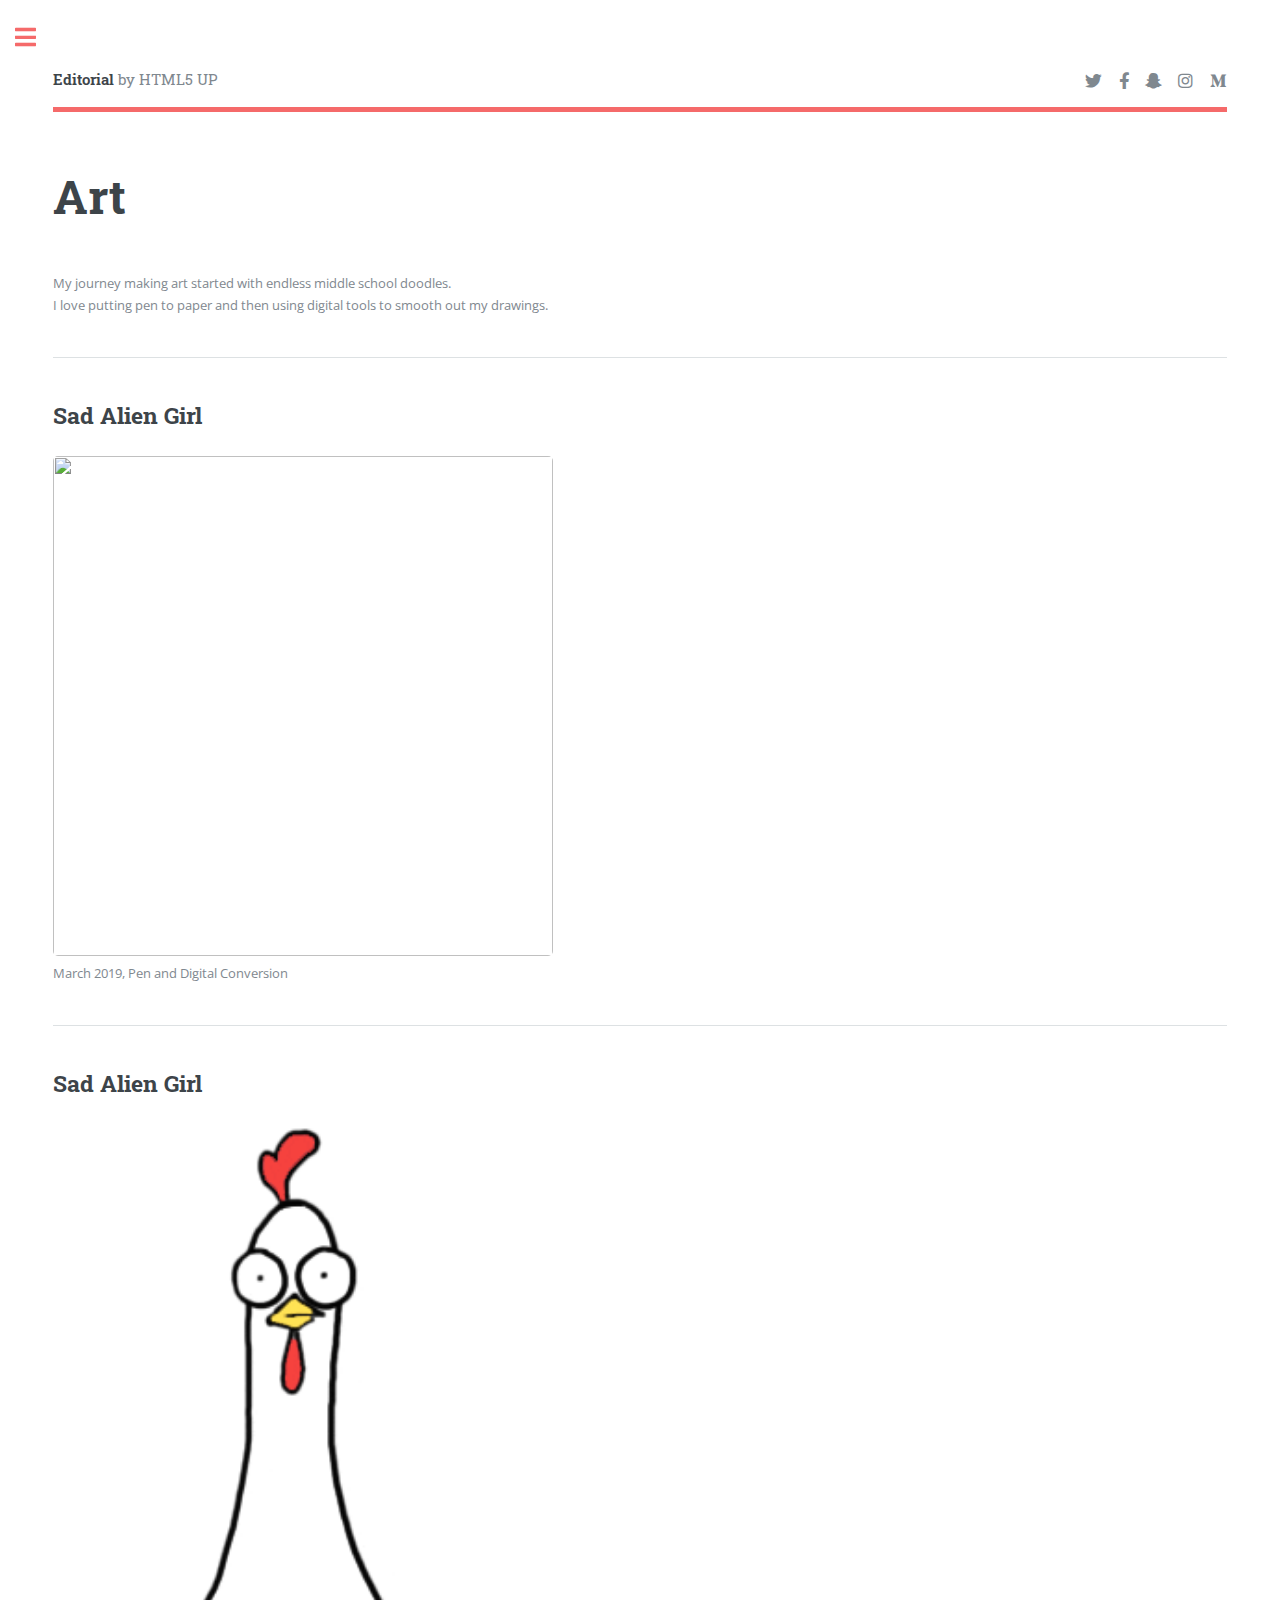
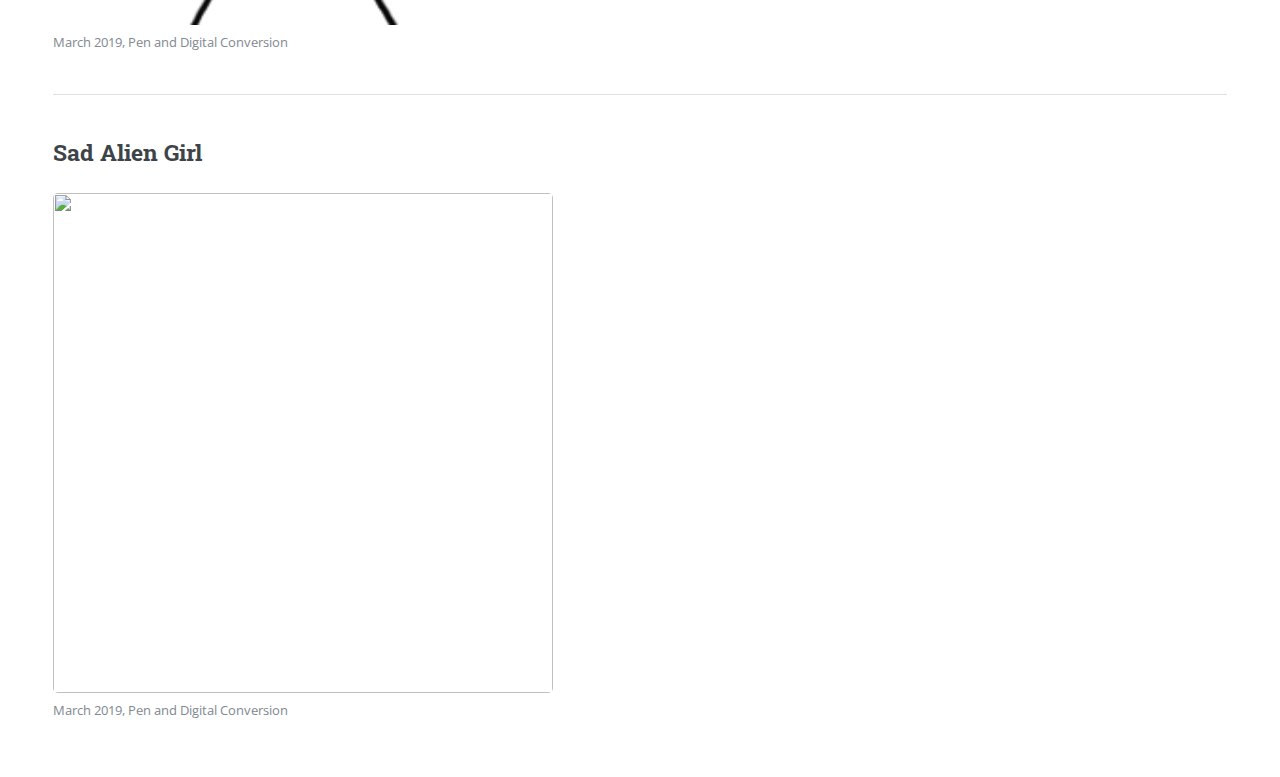
==== commit ae5c55f4: "gif test 1" ====
--- a/art.html
+++ b/art.html
@@ -47,7 +47,7 @@
 
 									<hr class="major" />
 									<h2>Sad Alien Girl</h2>
-									<span class="image"><img id="artwork" src="images/sad_alien_girl.jpeg" alt="" /></span>
+									<span class="image"><img id="artwork" src="images/giphy.gif" alt="" /></span>
 									<p>March 2019, Pen and Digital Conversion</p>
 
 									<hr class="major" />
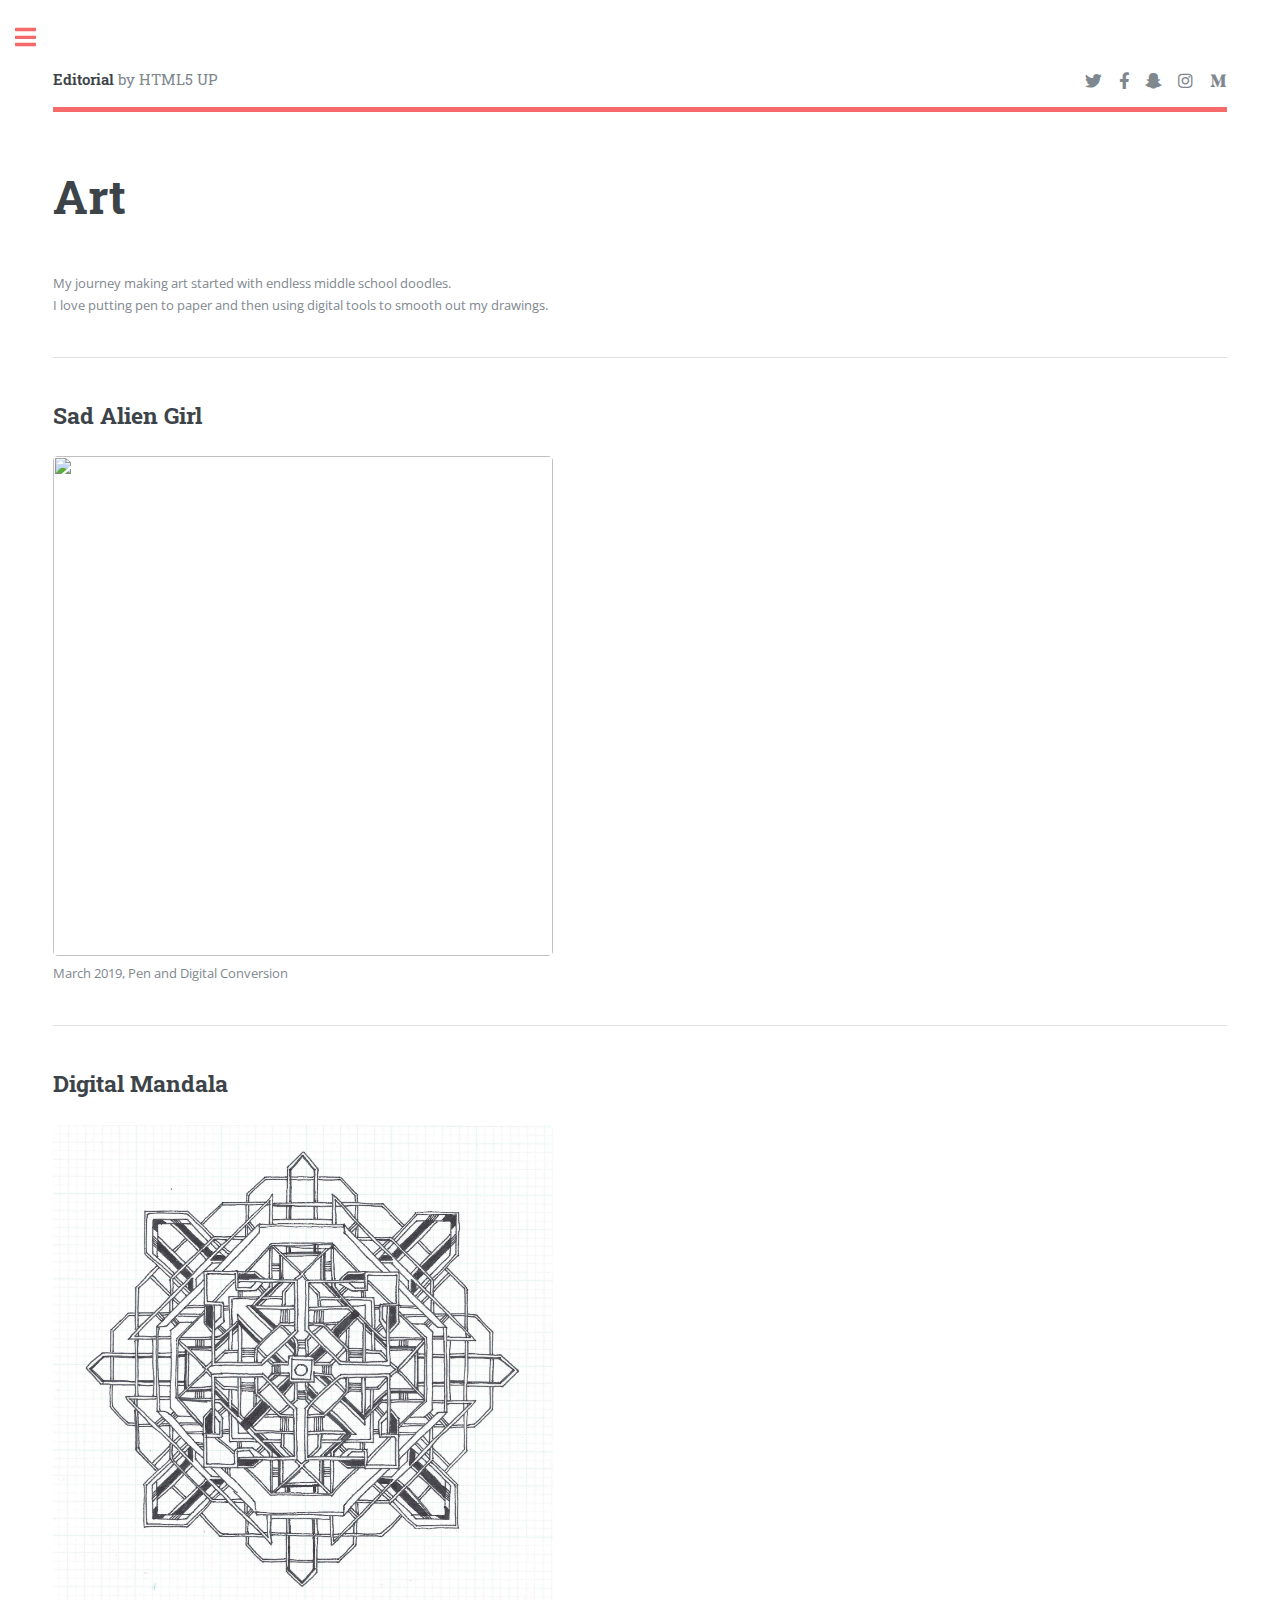
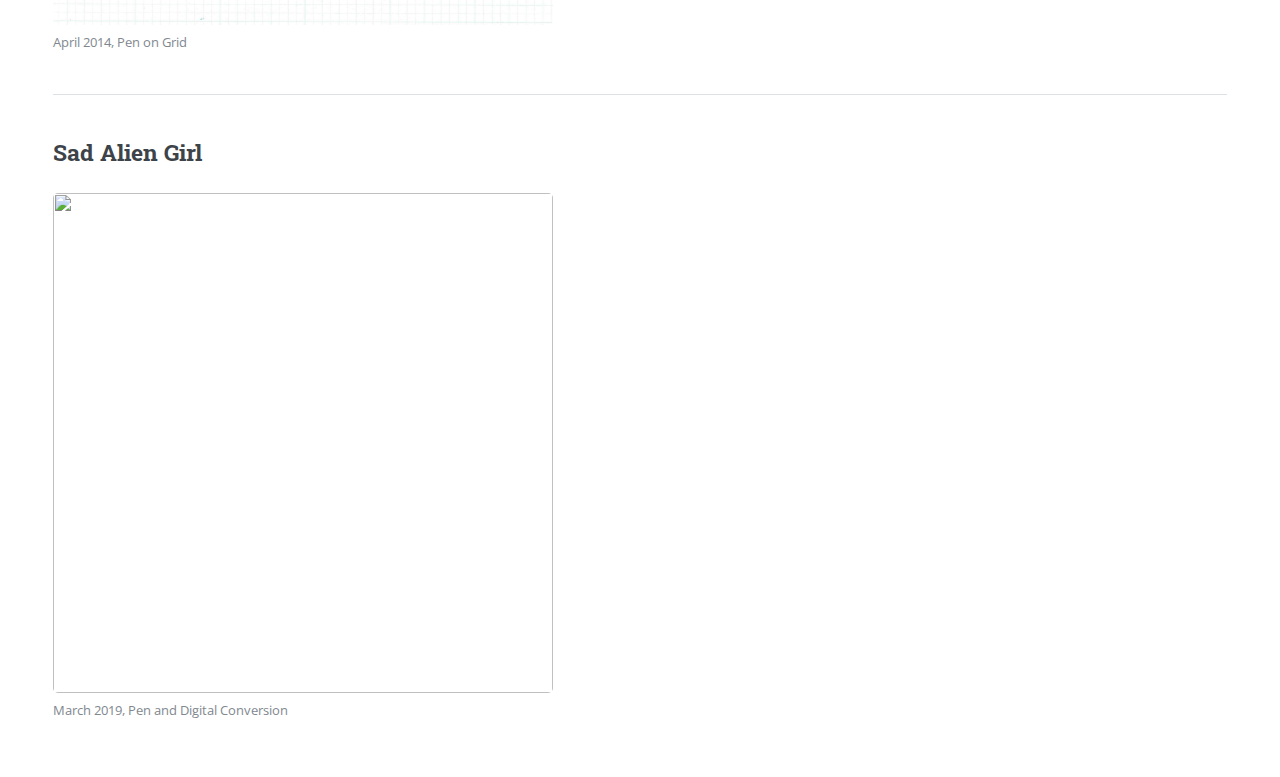
==== commit ff66e6f3: "art placement init" ====
--- a/art.html
+++ b/art.html
@@ -6,9 +6,10 @@
 -->
 <html>
 	<head>
-		<title>Generic - Editorial by HTML5 UP</title>
+		<title>Marcos Henrich - Art</title>
 		<meta charset="utf-8" />
 		<meta name="viewport" content="width=device-width, initial-scale=1, user-scalable=no" />
+		<link rel="icon" type="image/x-icon" href="./images/favicon.ico">
 		<link rel="stylesheet" href="assets/css/main.css" />
 	</head>
 	<body class="is-preload">
@@ -46,9 +47,9 @@
 									<p>March 2019, Pen and Digital Conversion</p>
 
 									<hr class="major" />
-									<h2>Sad Alien Girl</h2>
-									<span class="image"><img id="artwork" src="images/giphy.gif" alt="" /></span>
-									<p>March 2019, Pen and Digital Conversion</p>
+									<h2>Digital Mandala</h2>
+									<span class="image"><img id="artwork" src="images/mandala.jpg" alt="" /></span>
+									<p>April 2014, Pen on Grid</p>
 
 									<hr class="major" />
 									<h2>Sad Alien Girl</h2>
@@ -61,98 +62,67 @@
 					</div>
 
 				<!-- Sidebar -->
-					<div id="sidebar">
-						<div class="inner">
-
-							<!-- Search -->
-								<section id="search" class="alt">
-									<form method="post" action="#">
-										<input type="text" name="query" id="query" placeholder="Search" />
-									</form>
-								</section>
-
-							<!-- Menu -->
-								<nav id="menu">
-									<header class="major">
-										<h2>Menu</h2>
-									</header>
+				<div id="sidebar">
+					<div class="inner">
+				
+						<!-- Search -->
+						<section id="search" class="alt">
+							<form method="post" action="#">
+								<input type="text" name="query" id="query" placeholder="Search" />
+							</form>
+						</section>
+				
+						<!-- Menu -->
+						<nav id="menu">
+							<header class="major">
+								<h2>Menu</h2>
+							</header>
+							<ul>
+								<li><a href="index.html">Homepage</a></li>
+								<li><a href="art.html">Art</a></li>
+								<li><a href="elements.html">Getting a PMP</a></li>
+								<li><a href="elements.html">Elements</a></li>
+								<li>
+									<span class="opener">Submenu</span>
 									<ul>
-										<li><a href="index.html">Homepage</a></li>
-										<li><a href="generic.html">Generic</a></li>
-										<li><a href="elements.html">Elements</a></li>
-										<li>
-											<span class="opener">Submenu</span>
-											<ul>
-												<li><a href="#">Lorem Dolor</a></li>
-												<li><a href="#">Ipsum Adipiscing</a></li>
-												<li><a href="#">Tempus Magna</a></li>
-												<li><a href="#">Feugiat Veroeros</a></li>
-											</ul>
-										</li>
-										<li><a href="#">Etiam Dolore</a></li>
-										<li><a href="#">Adipiscing</a></li>
-										<li>
-											<span class="opener">Another Submenu</span>
-											<ul>
-												<li><a href="#">Lorem Dolor</a></li>
-												<li><a href="#">Ipsum Adipiscing</a></li>
-												<li><a href="#">Tempus Magna</a></li>
-												<li><a href="#">Feugiat Veroeros</a></li>
-											</ul>
-										</li>
-										<li><a href="#">Maximus Erat</a></li>
-										<li><a href="#">Sapien Mauris</a></li>
-										<li><a href="#">Amet Lacinia</a></li>
+										<li><a href="#">Lorem Dolor</a></li>
+										<li><a href="#">Ipsum Adipiscing</a></li>
+										<li><a href="#">Tempus Magna</a></li>
+										<li><a href="#">Feugiat Veroeros</a></li>
 									</ul>
-								</nav>
-
-							<!-- Section -->
-								<section>
-									<header class="major">
-										<h2>Ante interdum</h2>
-									</header>
-									<div class="mini-posts">
-										<article>
-											<a href="#" class="image"><img src="images/pic07.jpg" alt="" /></a>
-											<p>Aenean ornare velit lacus, ac varius enim lorem ullamcorper dolore aliquam.</p>
-										</article>
-										<article>
-											<a href="#" class="image"><img src="images/pic08.jpg" alt="" /></a>
-											<p>Aenean ornare velit lacus, ac varius enim lorem ullamcorper dolore aliquam.</p>
-										</article>
-										<article>
-											<a href="#" class="image"><img src="images/pic09.jpg" alt="" /></a>
-											<p>Aenean ornare velit lacus, ac varius enim lorem ullamcorper dolore aliquam.</p>
-										</article>
-									</div>
-									<ul class="actions">
-										<li><a href="#" class="button">More</a></li>
-									</ul>
-								</section>
-
-							<!-- Section -->
-								<section>
-									<header class="major">
-										<h2>Get in touch</h2>
-									</header>
-									<p>Sed varius enim lorem ullamcorper dolore aliquam aenean ornare velit lacus, ac varius enim lorem ullamcorper dolore. Proin sed aliquam facilisis ante interdum. Sed nulla amet lorem feugiat tempus aliquam.</p>
-									<ul class="contact">
-										<li class="icon solid fa-envelope"><a href="#">information@untitled.tld</a></li>
-										<li class="icon solid fa-phone">(000) 000-0000</li>
-										<li class="icon solid fa-home">1234 Somewhere Road #8254<br />
-										Nashville, TN 00000-0000</li>
-									</ul>
-								</section>
-
-							<!-- Footer -->
-								<footer id="footer">
-									<p class="copyright">&copy; Untitled. All rights reserved. Demo Images: <a href="https://unsplash.com">Unsplash</a>. Design: <a href="https://html5up.net">HTML5 UP</a>.</p>
-								</footer>
-
-						</div>
+								</li>
+							</ul>
+						</nav>
+				
+				
+				
+						<!-- Section -->
+						<section>
+							<header class="major">
+								<h2>Get in touch</h2>
+							</header>
+							<p>Reach out to connect. Happy to answer any questions or just chat about our journeys. I love meeting new
+								people and learning how you became who you are today.</p>
+							<ul class="contact">
+								<a target="_blank" href="https://www.linkedin.com/in/marcos-henrich-794226108/">
+									<li class="icon brands fa-linkedin">LinkedIn</li>
+								</a>
+								<li class="icon solid fa-envelope">jmarcoshenrich@gmail.com</li>
+								<li class="icon solid fa-phone">(413) 717-5354</li>
+								<li class="icon solid fa-home">Alameda, CA
+							</ul>
+						</section>
+				
+						<!-- Footer -->
+						<footer id="footer">
+							<p class="copyright">&copy; Untitled. All rights reserved. Demo Images: <a
+									href="https://unsplash.com">Unsplash</a>. Design: <a href="https://html5up.net">HTML5 UP</a>.</p>
+						</footer>
+				
 					</div>
-
-			</div>
+				</div>
+				
+				</div>
 
 		<!-- Scripts -->
 			<script src="assets/js/jquery.min.js"></script>
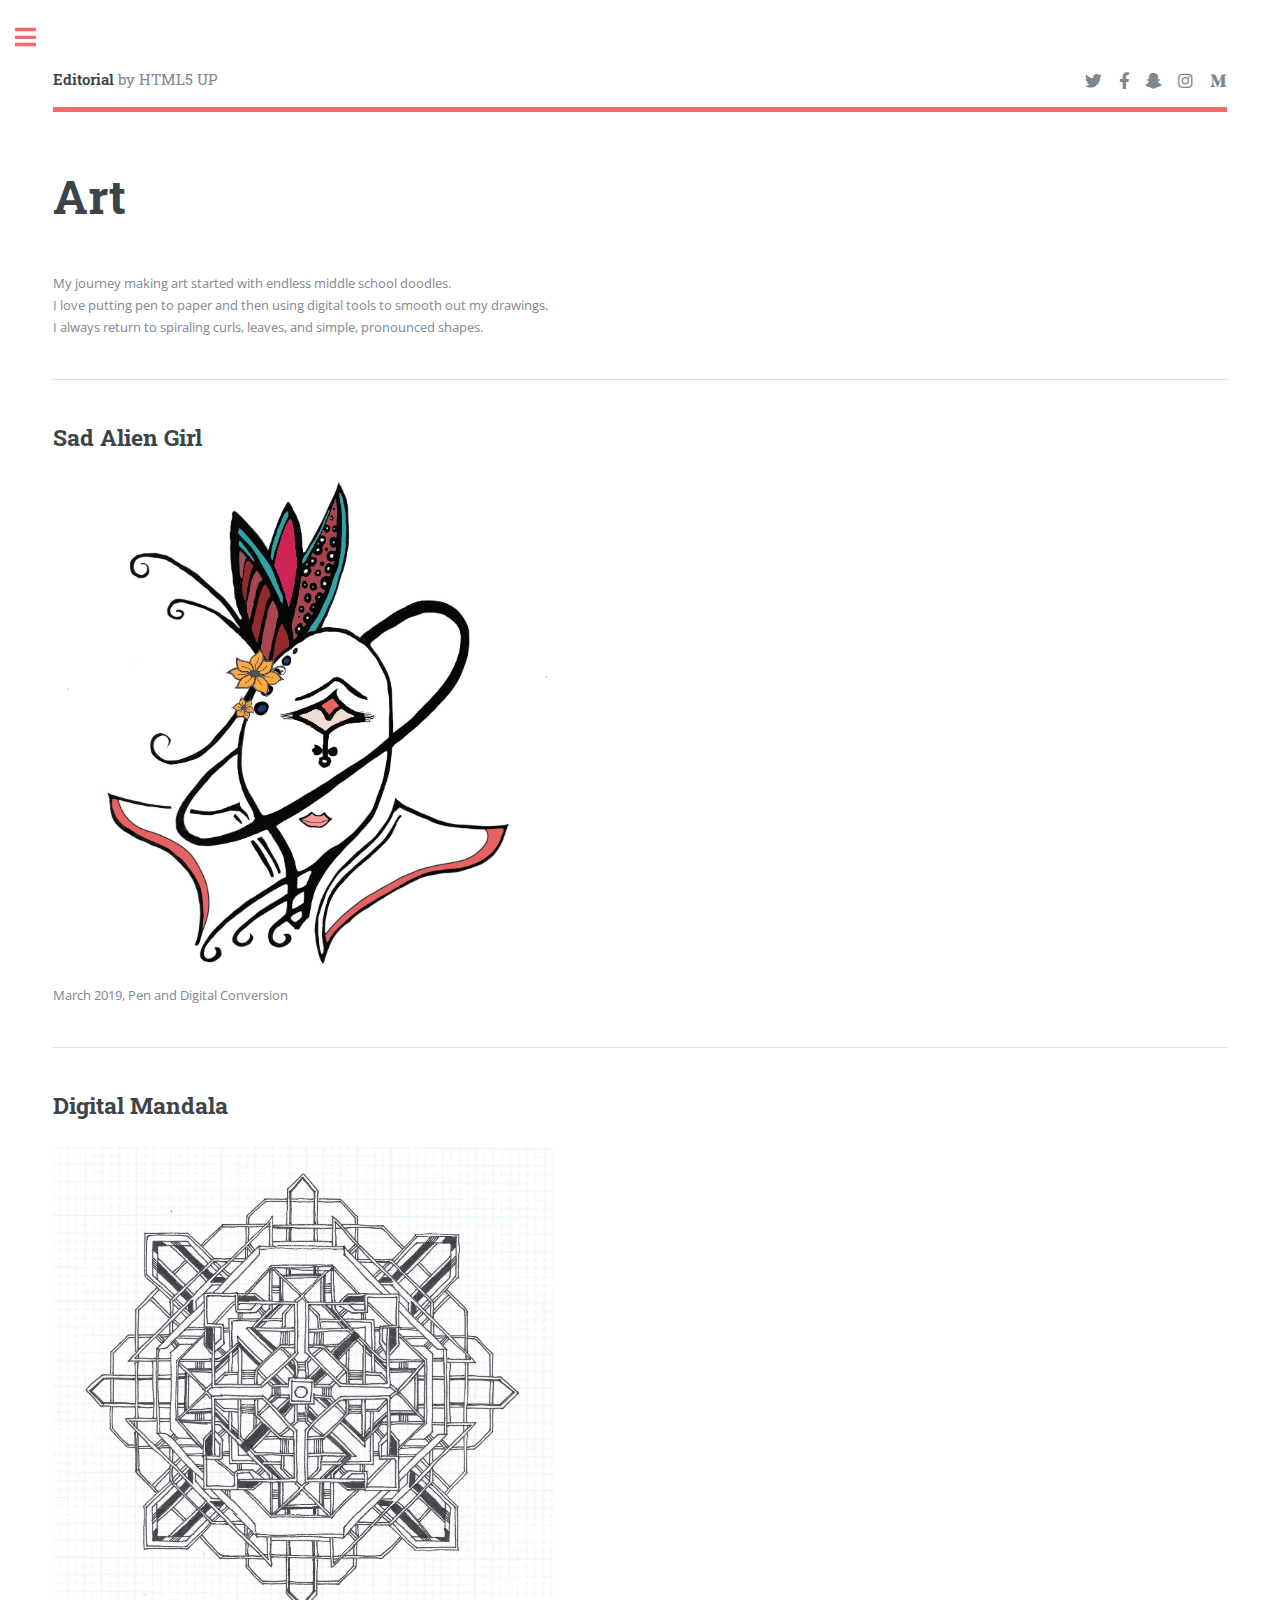
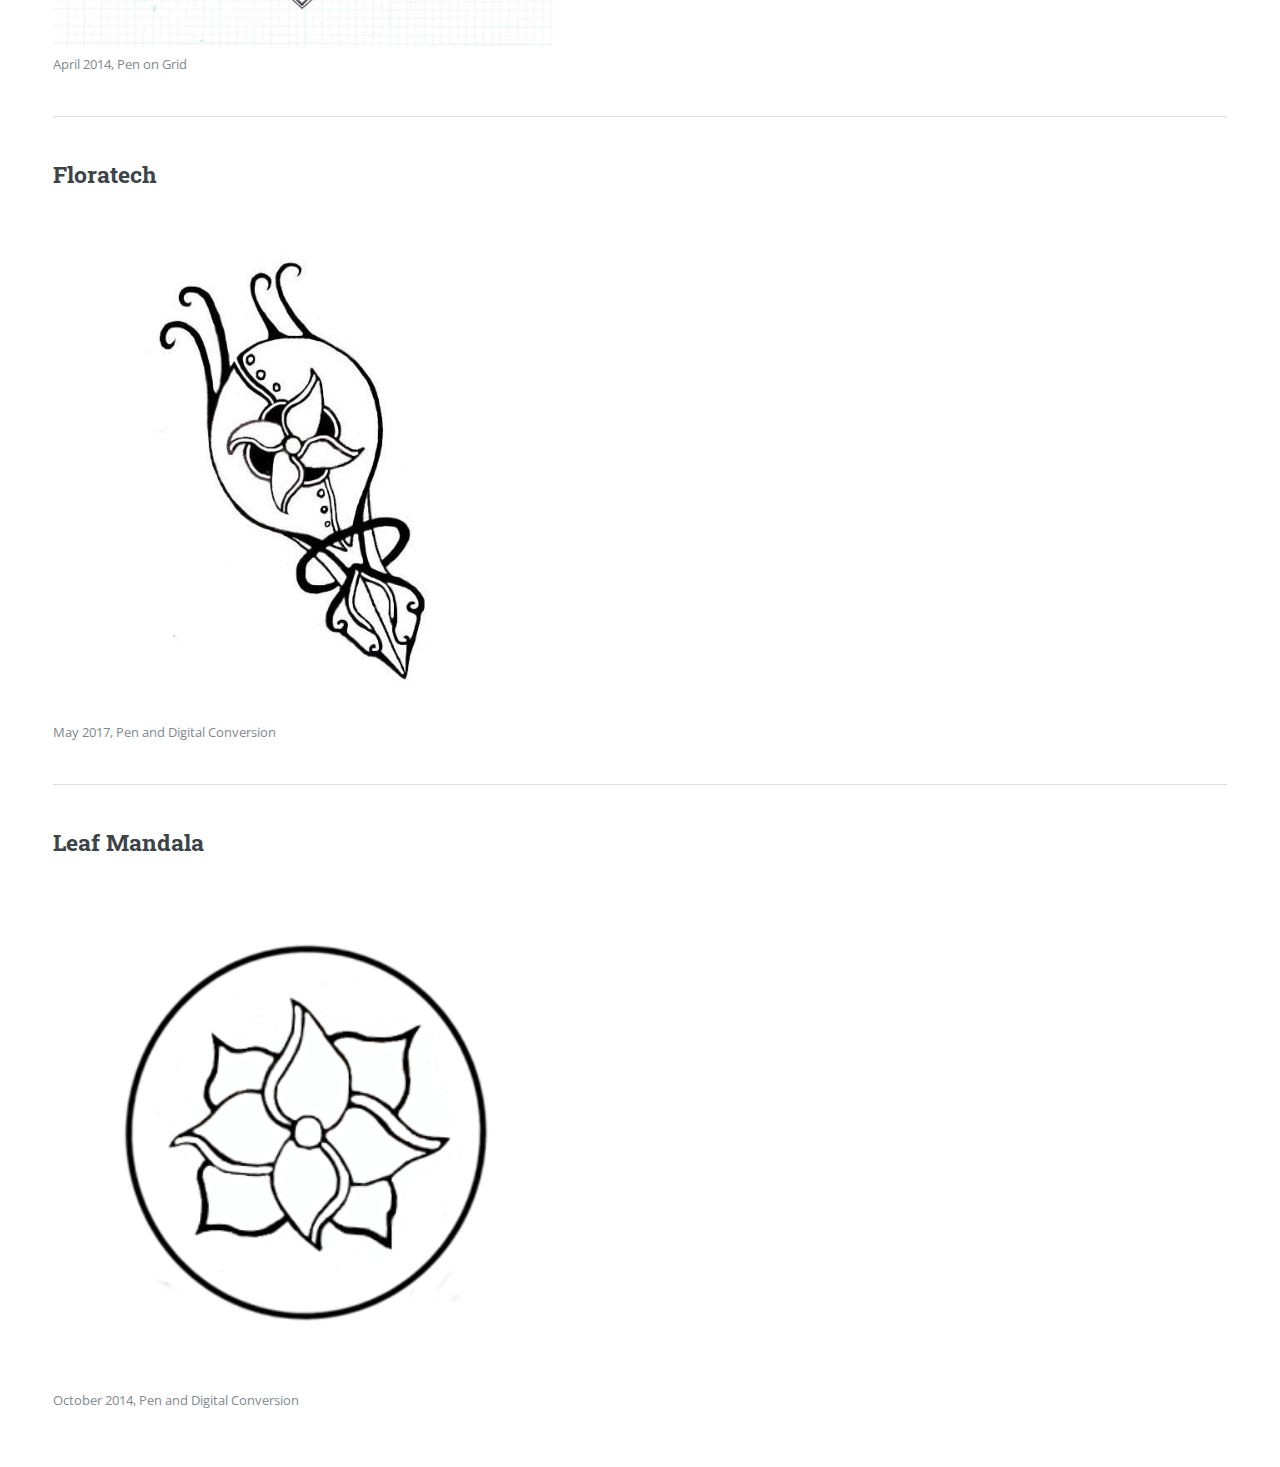
==== commit 70c54f68: "pmp restructured" ====
--- a/art.html
+++ b/art.html
@@ -39,22 +39,28 @@
 										<h1>Art</h1>
 									</header>
 
-									<p>My journey making art started with endless middle school doodles.<br/>I love putting pen to paper and then using digital tools to smooth out my drawings.</p>
+									<p>My journey making art started with endless middle school doodles.<br/>I love putting pen to paper and then using digital tools to smooth out my drawings.<br />I always return to spiraling curls, leaves, and simple, pronounced shapes.</p>
 
 									<hr class="major" />
 									<h2>Sad Alien Girl</h2>
-									<span class="image"><img id="artwork" src="images/sad_alien_girl.jpeg" alt="" /></span>
+									<span class="image"><img id="artwork" src="images/art/sad_alien_girl.jpeg" alt="" /></span>
 									<p>March 2019, Pen and Digital Conversion</p>
 
 									<hr class="major" />
 									<h2>Digital Mandala</h2>
-									<span class="image"><img id="artwork" src="images/mandala.jpg" alt="" /></span>
+									<span class="image"><img id="artwork" src="images/art/mandala.jpg" alt="" /></span>
 									<p>April 2014, Pen on Grid</p>
 
 									<hr class="major" />
-									<h2>Sad Alien Girl</h2>
-									<span class="image"><img id="artwork" src="images/sad_alien_girl.jpeg" alt="" /></span>
-									<p>March 2019, Pen and Digital Conversion</p>
+									<h2>Floratech</h2>
+									<span class="image"><img id="artwork" src="images/art/ship.jpg" alt="" /></span>
+									<p>May 2017, Pen and Digital Conversion</p>
+
+									<hr class="major" />
+									<h2>Leaf Mandala</h2>
+									<span class="image"><img id="artwork" src="images/art/leafmandala.jpg" alt="" /></span>
+									<p>October 2014, Pen and Digital Conversion</p>
+
 
 								</section>
 
@@ -67,10 +73,10 @@
 				
 						<!-- Search -->
 						<section id="search" class="alt">
-							<form method="post" action="#">
-								<input type="text" name="query" id="query" placeholder="Search" />
-							</form>
+				
 						</section>
+				
+				
 				
 						<!-- Menu -->
 						<nav id="menu">
@@ -79,18 +85,8 @@
 							</header>
 							<ul>
 								<li><a href="index.html">Homepage</a></li>
-								<li><a href="art.html">Art</a></li>
-								<li><a href="elements.html">Getting a PMP</a></li>
-								<li><a href="elements.html">Elements</a></li>
-								<li>
-									<span class="opener">Submenu</span>
-									<ul>
-										<li><a href="#">Lorem Dolor</a></li>
-										<li><a href="#">Ipsum Adipiscing</a></li>
-										<li><a href="#">Tempus Magna</a></li>
-										<li><a href="#">Feugiat Veroeros</a></li>
-									</ul>
-								</li>
+								<li><a href="photography.html">Photography</a></li>
+								<li><a href="pmp.html">Getting a PMP</a></li>
 							</ul>
 						</nav>
 				
@@ -99,10 +95,10 @@
 						<!-- Section -->
 						<section>
 							<header class="major">
-								<h2>Get in touch</h2>
+								<h2>Get in Touch</h2>
 							</header>
-							<p>Reach out to connect. Happy to answer any questions or just chat about our journeys. I love meeting new
-								people and learning how you became who you are today.</p>
+							<p>Reach out to connect. Happy to answer any questions or just chat about our journeys. <br />I love meeting
+								new people and learning how you became who you are today.</p>
 							<ul class="contact">
 								<a target="_blank" href="https://www.linkedin.com/in/marcos-henrich-794226108/">
 									<li class="icon brands fa-linkedin">LinkedIn</li>
--- a/assets/css/main.css
+++ b/assets/css/main.css
@@ -1265,6 +1265,18 @@
   object-fit: cover;
 }
 
+#vertphoto {
+  height: 720px;
+  width: 480px;
+  object-fit: cover;
+}
+
+#horiphoto {
+  height: 480px;
+  width: 720px;
+  object-fit: cover;
+}
+
 
 /* List */
 ol {
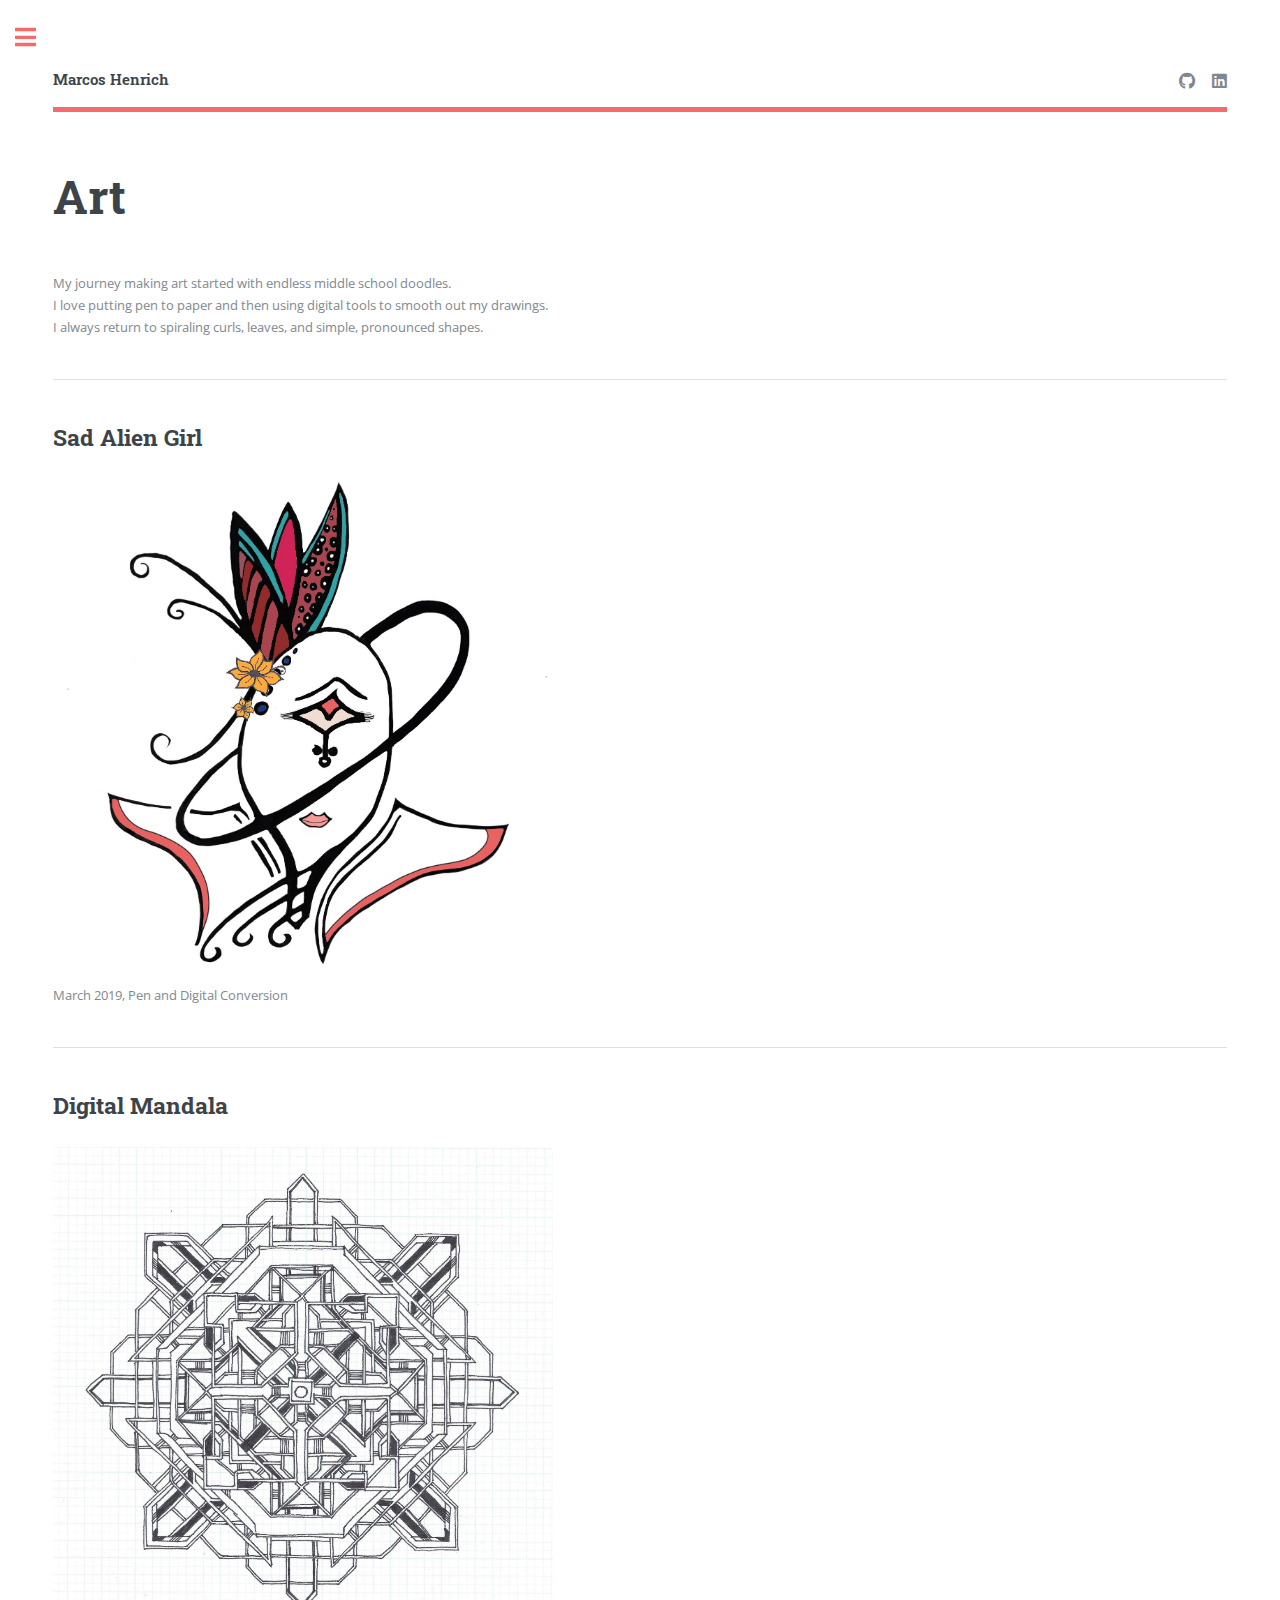
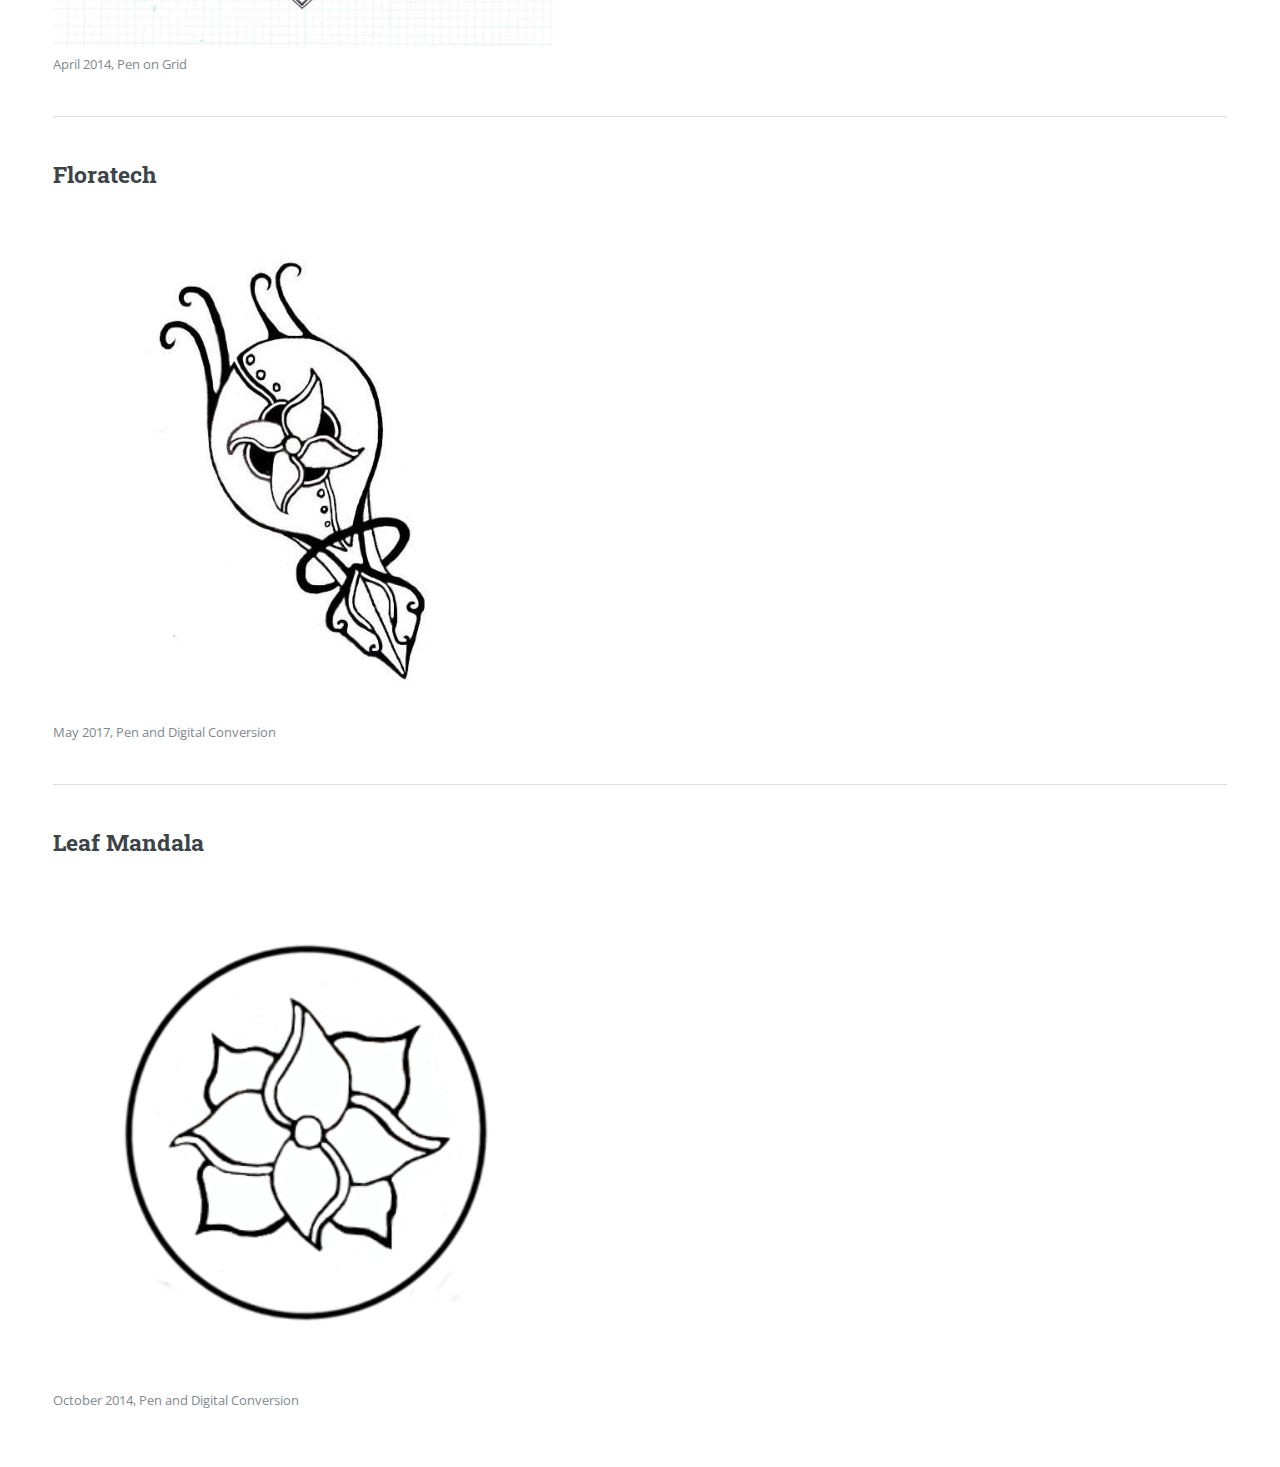
==== commit 59884f32: "personal website ready for review" ====
--- a/art.html
+++ b/art.html
@@ -15,25 +15,24 @@
 	<body class="is-preload">
 
 		<!-- Wrapper -->
-			<div id="wrapper">
-
-				<!-- Main -->
-					<div id="main">
-						<div class="inner">
-
-							<!-- Header -->
-								<header id="header">
-									<a href="index.html" class="logo"><strong>Editorial</strong> by HTML5 UP</a>
-									<ul class="icons">
-										<li><a href="#" class="icon brands fa-twitter"><span class="label">Twitter</span></a></li>
-										<li><a href="#" class="icon brands fa-facebook-f"><span class="label">Facebook</span></a></li>
-										<li><a href="#" class="icon brands fa-snapchat-ghost"><span class="label">Snapchat</span></a></li>
-										<li><a href="#" class="icon brands fa-instagram"><span class="label">Instagram</span></a></li>
-										<li><a href="#" class="icon brands fa-medium-m"><span class="label">Medium</span></a></li>
-									</ul>
-								</header>
-
-							<!-- Content -->
+		<div id="wrapper">
+		
+			<!-- Main -->
+			<div id="main">
+				<div class="inner">
+		
+					<!-- Header -->
+					<header id="header">
+						<a href="index.html" class="logo"><strong>Marcos Henrich</strong></a>
+						<ul class="icons">
+							<li><a target="_blank" href="https://github.com/Marcoshenrich/" class="icon brands fa-github"><span
+										class="label"></span></a></li>
+							<li><a target="_blank" href="https://www.linkedin.com/in/marcos-henrich-794226108/"
+									class="icon brands fa-linkedin"><span class="label"></span></a></li>
+						</ul>
+					</header>
+		
+					<!-- Content -->
 								<section>
 									<header class="main">
 										<h1>Art</h1>
